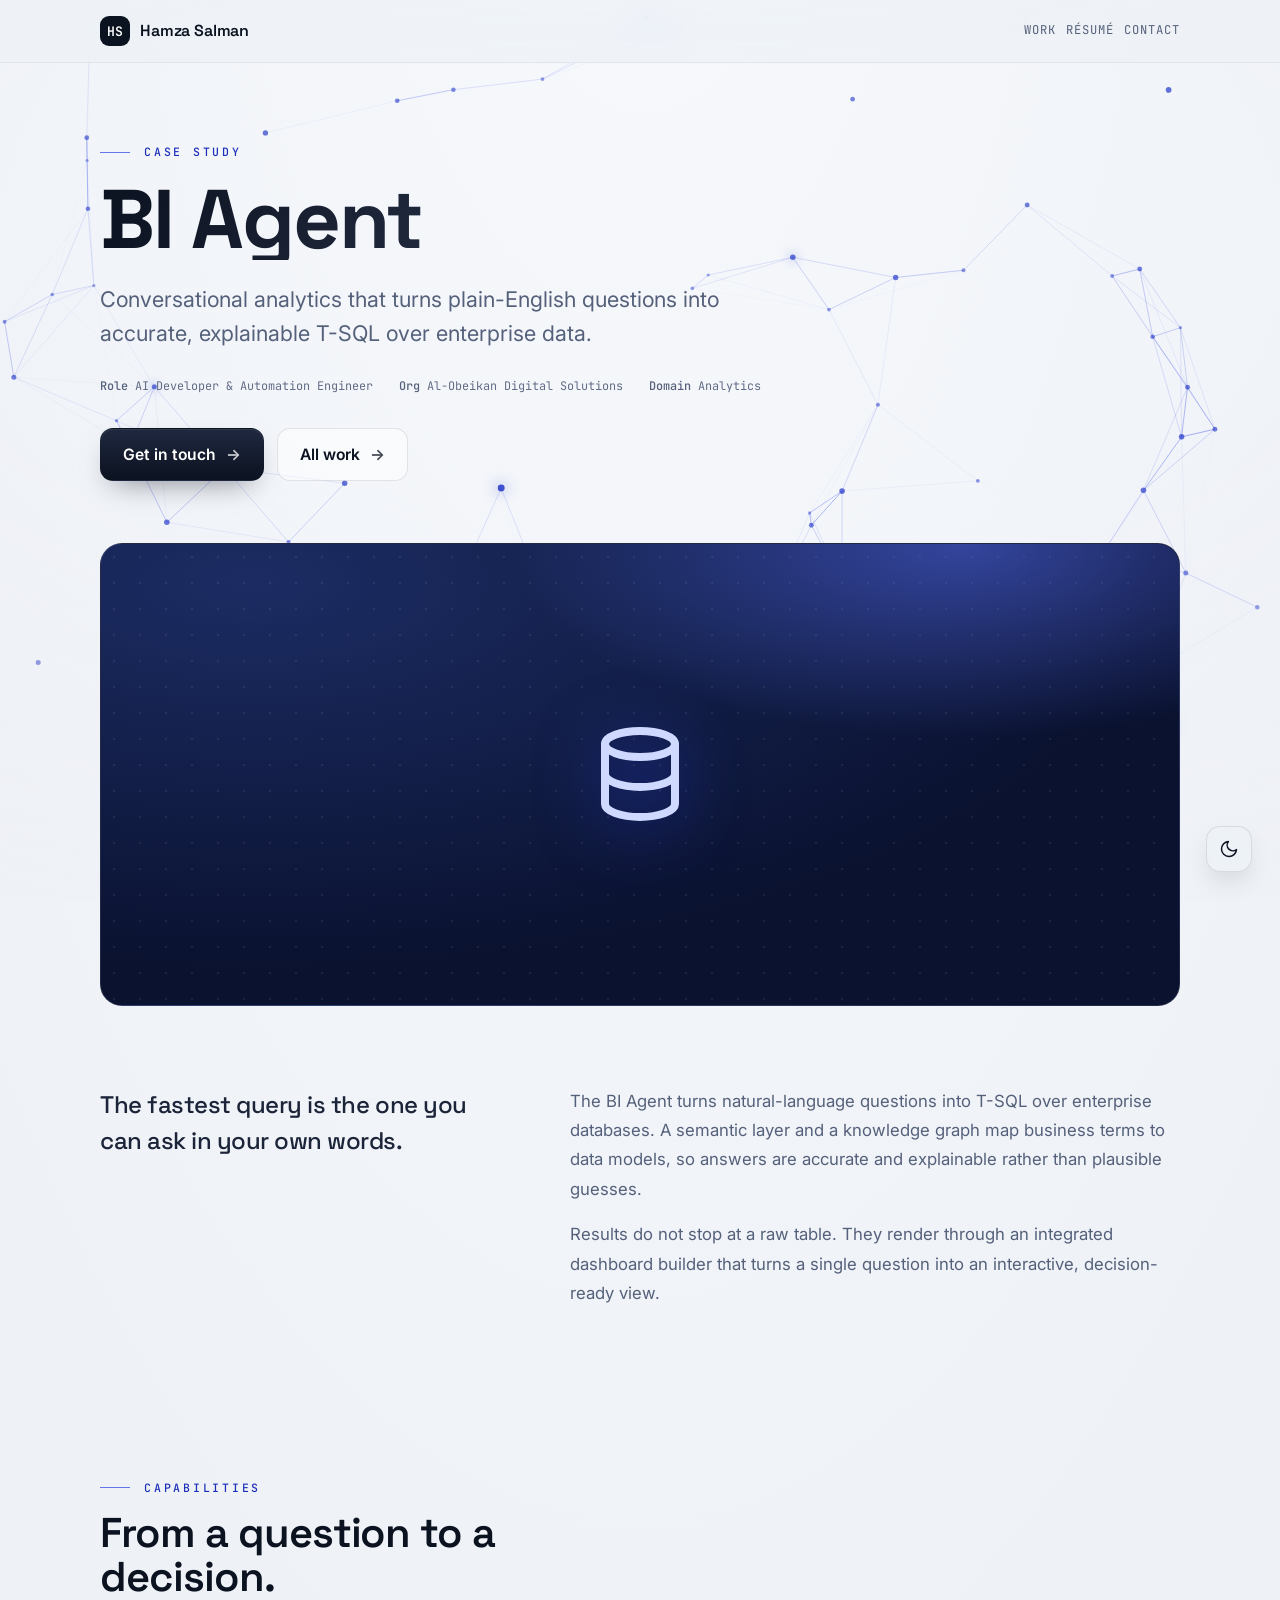
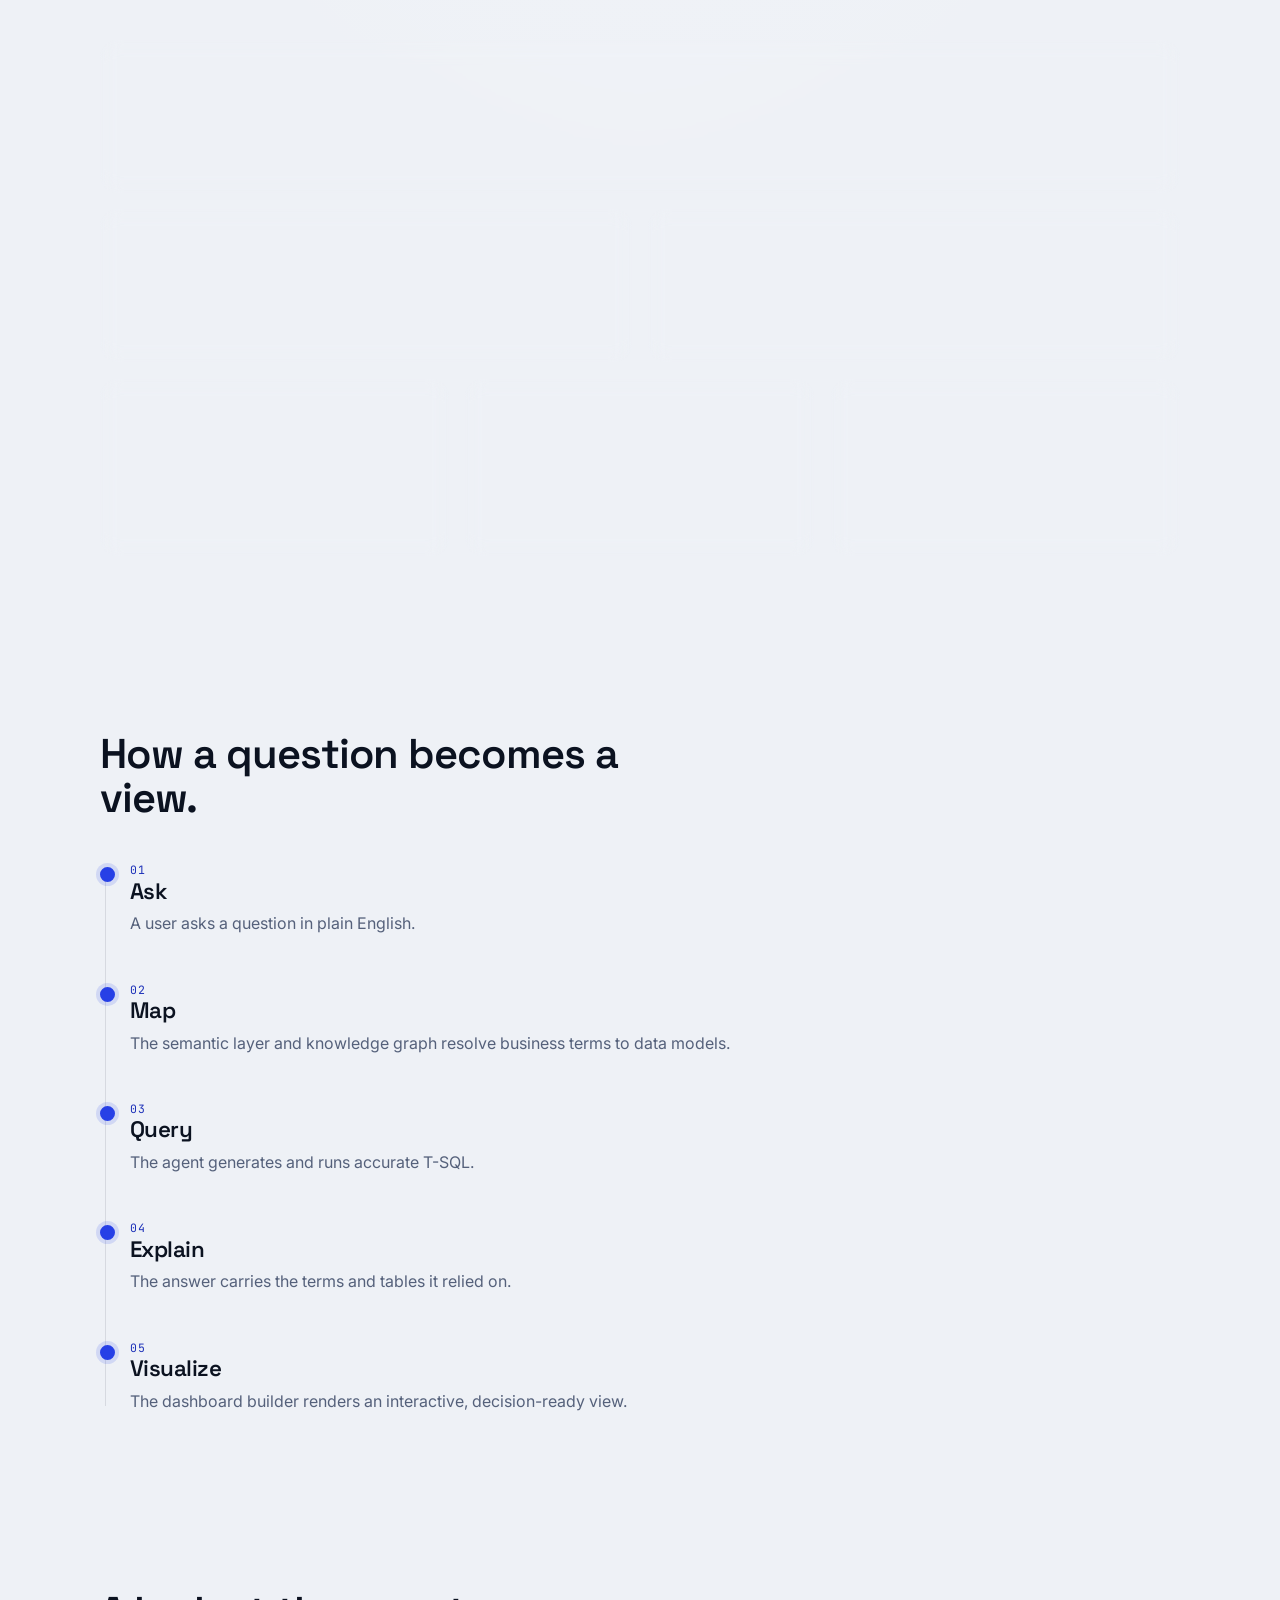
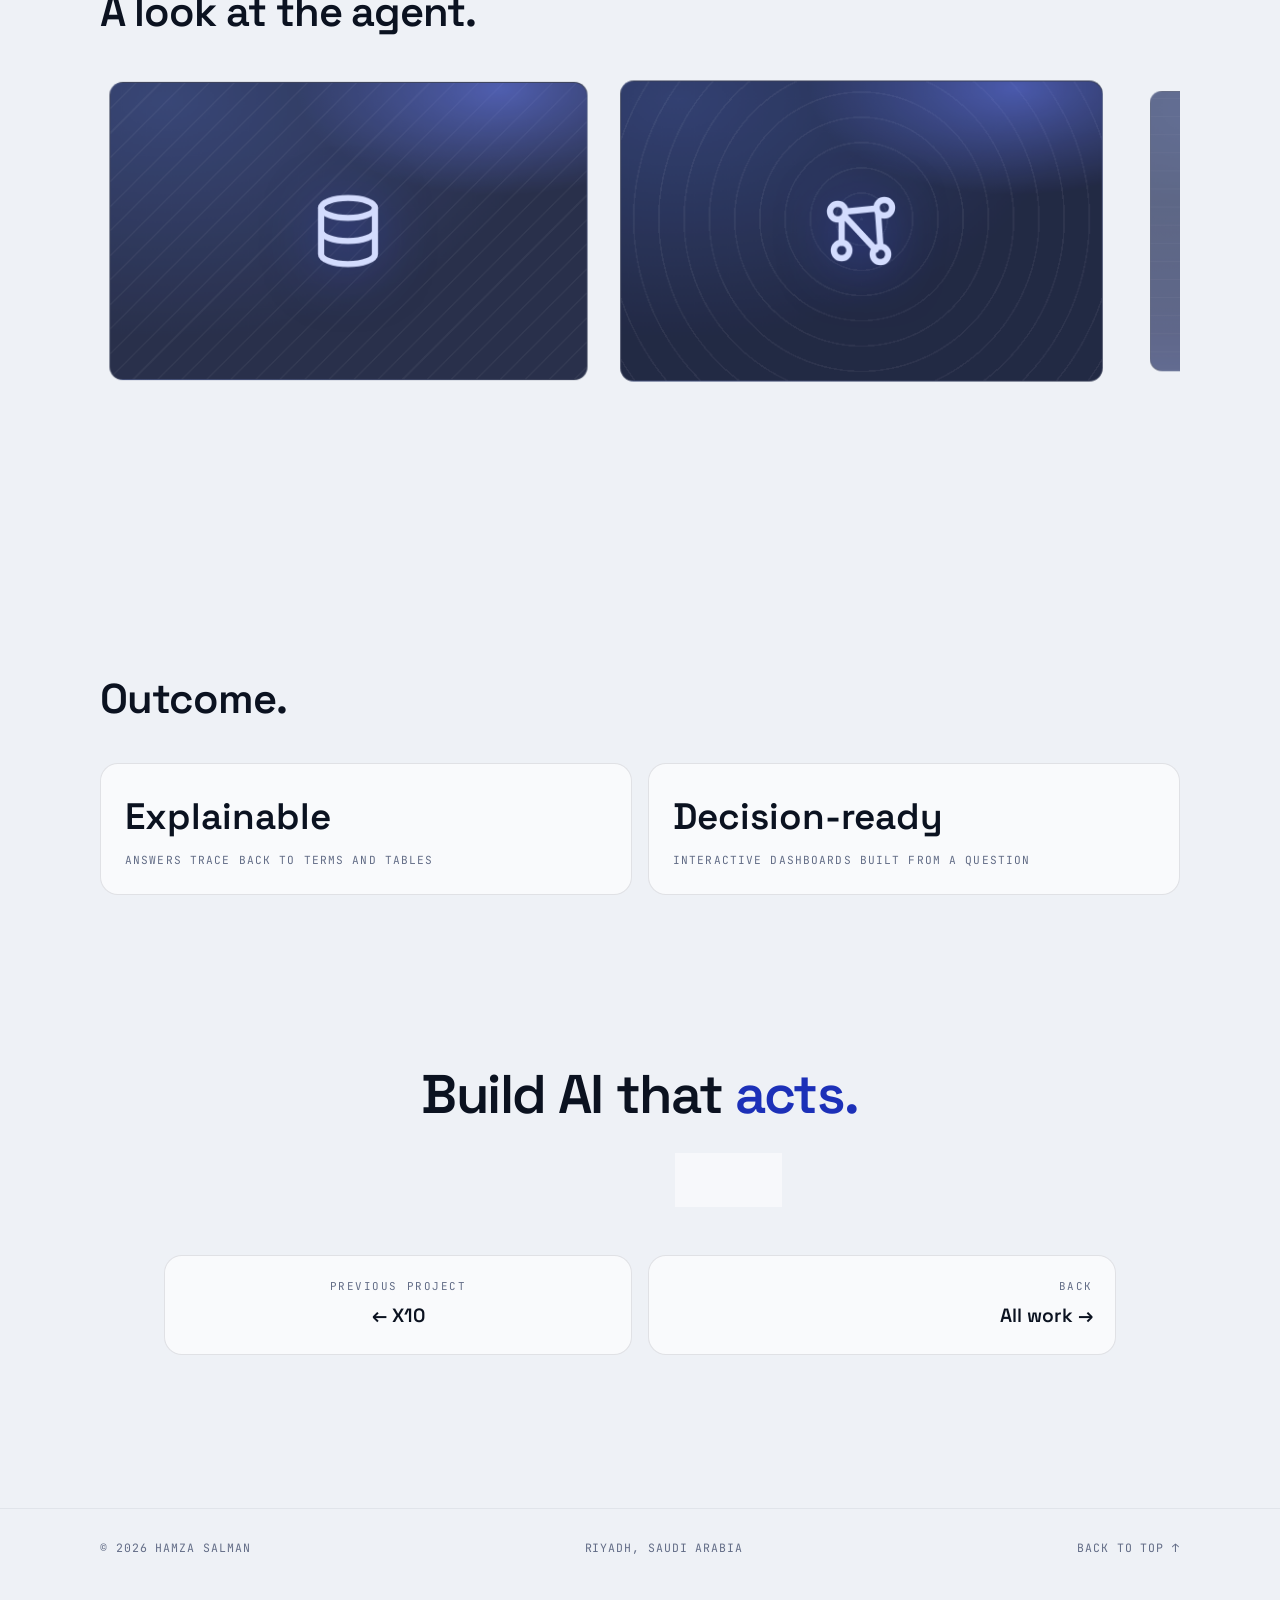
==== bi-agent.html @ 5ed85161 "Add a case-study page for every project Three dedicated pages (nawras.html, x10.html, bi-agent.html)" ====
<!DOCTYPE html>
<html lang="en">
<head>
<meta charset="UTF-8" />
<meta name="viewport" content="width=device-width, initial-scale=1.0" />
<script>(function(){try{var t=localStorage.getItem("theme");if(t!=="light"&&t!=="dark"){t=(window.matchMedia&&window.matchMedia("(prefers-color-scheme: dark)").matches)?"dark":"light";}document.documentElement.setAttribute("data-theme",t);}catch(e){}})();</script>
<title>BI Agent - Case study | Hamza Salman</title>
<meta name="description" content="Case study: BI Agent, conversational analytics that turns natural language into accurate, explainable T-SQL with a semantic layer and knowledge graph." />
<meta name="author" content="Hamza Salman" />
<meta name="color-scheme" content="light dark" />
<meta name="theme-color" id="metaTheme" content="#EEF1F6" />
<link rel="icon" href="data:image/svg+xml,%3Csvg%20xmlns='http://www.w3.org/2000/svg'%20viewBox='0%200%2032%2032'%3E%3Crect%20width='32'%20height='32'%20rx='8'%20fill='%230B1220'/%3E%3Ctext%20x='16'%20y='21'%20font-family='monospace'%20font-size='13'%20font-weight='700'%20fill='%23fff'%20text-anchor='middle'%3EHS%3C/text%3E%3C/svg%3E" />
<meta property="og:type" content="article" />
<meta property="og:title" content="BI Agent - Case study" />
<meta property="og:description" content="Conversational analytics that turns plain-English questions into accurate, explainable T-SQL over enterprise data." />
<meta property="og:url" content="https://hamzakalid.github.io/me/bi-agent.html" />
<meta property="og:image" content="https://hamzakalid.github.io/me/og-image.svg" />
<meta name="twitter:card" content="summary_large_image" />
<link rel="preconnect" href="https://fonts.googleapis.com" />
<link rel="preconnect" href="https://fonts.gstatic.com" crossorigin />
<link href="https://fonts.googleapis.com/css2?family=Space+Grotesk:wght@400;500;600;700&family=Inter:wght@400;500;600&family=JetBrains+Mono:wght@400;500;600&display=swap" rel="stylesheet" />
<link rel="stylesheet" href="./project.css" />
</head>
<body>

<a class="skip" href="#main">Skip to content</a>

<svg width="0" height="0" style="position:absolute" aria-hidden="true" focusable="false">
  <symbol id="ico-flow" viewBox="0 0 24 24" fill="none" stroke="currentColor" stroke-width="1.6" stroke-linecap="round" stroke-linejoin="round"><circle cx="5" cy="6" r="2.3"/><circle cx="5" cy="18" r="2.3"/><circle cx="19" cy="12" r="2.3"/><path d="m7.2 7 9.6 4M7.2 17l9.6-4"/></symbol>
  <symbol id="ico-layers" viewBox="0 0 24 24" fill="none" stroke="currentColor" stroke-width="1.6" stroke-linecap="round" stroke-linejoin="round"><path d="M12 3 21 8l-9 5-9-5z"/><path d="m3 12 9 5 9-5"/><path d="m3 16 9 5 9-5"/></symbol>
  <symbol id="ico-pulse" viewBox="0 0 24 24" fill="none" stroke="currentColor" stroke-width="1.6" stroke-linecap="round" stroke-linejoin="round"><path d="M3 12h4l2.5-7 4 14 2.5-7H21"/></symbol>
  <symbol id="ico-graph" viewBox="0 0 24 24" fill="none" stroke="currentColor" stroke-width="1.6" stroke-linecap="round" stroke-linejoin="round"><circle cx="6" cy="7" r="2"/><circle cx="18" cy="6" r="2"/><circle cx="17" cy="18" r="2"/><circle cx="7" cy="17" r="2"/><path d="m7.8 8.2 8 8.6M8 7l8-.8M7 15V9M16.4 7.5 17 16"/></symbol>
  <symbol id="ico-loop" viewBox="0 0 24 24" fill="none" stroke="currentColor" stroke-width="1.6" stroke-linecap="round" stroke-linejoin="round"><path d="M4 12a8 8 0 0 1 13.6-5.7M18 3.5V8h-4.5"/><path d="M20 12a8 8 0 0 1-13.6 5.7M6 20.5V16h4.5"/></symbol>
  <symbol id="ico-code" viewBox="0 0 24 24" fill="none" stroke="currentColor" stroke-width="1.6" stroke-linecap="round" stroke-linejoin="round"><path d="M9 8l-4 4 4 4M15 8l4 4-4 4"/></symbol>
  <symbol id="ico-sql" viewBox="0 0 24 24" fill="none" stroke="currentColor" stroke-width="1.6" stroke-linecap="round" stroke-linejoin="round"><ellipse cx="12" cy="6" rx="7" ry="2.6"/><path d="M5 6v6c0 1.4 3.1 2.6 7 2.6s7-1.2 7-2.6V6M5 12v6c0 1.4 3.1 2.6 7 2.6s7-1.2 7-2.6v-6"/></symbol>
  <symbol id="ico-chart" viewBox="0 0 24 24" fill="none" stroke="currentColor" stroke-width="1.6" stroke-linecap="round" stroke-linejoin="round"><path d="M4 20h16M6 20v-6M11 20V8M16 20v-9"/></symbol>
</svg>

<div class="progress" id="progress"></div>
<div class="bg" id="bg" aria-hidden="true"><canvas></canvas></div>

<button class="theme-toggle" id="themeToggle" type="button" aria-label="Switch to dark theme">
  <svg class="i-moon" viewBox="0 0 24 24" fill="none" stroke="currentColor" stroke-width="1.8" stroke-linecap="round" stroke-linejoin="round" aria-hidden="true"><path d="M21 12.8A9 9 0 1 1 11.2 3a7 7 0 0 0 9.8 9.8z"/></svg>
  <svg class="i-sun" viewBox="0 0 24 24" fill="none" stroke="currentColor" stroke-width="1.8" stroke-linecap="round" stroke-linejoin="round" aria-hidden="true"><circle cx="12" cy="12" r="4.2"/><path d="M12 2.5v2.6M12 18.9v2.6M4.6 4.6l1.8 1.8M17.6 17.6l1.8 1.8M2.5 12h2.6M18.9 12h2.6M4.6 19.4l1.8-1.8M17.6 6.4l1.8-1.8"/></svg>
</button>

<nav class="nav">
  <div class="nav__in">
    <a class="back" href="./index.html"><b>HS</b><span>Hamza Salman</span></a>
    <div class="nav__r">
      <a href="./index.html#work">Work</a>
      <a href="./resume.html" target="_blank" rel="noopener">Résumé</a>
      <a href="./index.html#contact">Contact</a>
    </div>
  </div>
</nav>

<main class="shell" id="main">

  <header class="wrap phero">
    <div class="eyebrow reveal">Case study</div>
    <h1 class="ptitle reveal">BI Agent</h1>
    <p class="plede reveal">Conversational analytics that turns plain-English questions into accurate, explainable T-SQL over enterprise data.</p>
    <div class="phero__meta reveal">
      <span><b>Role</b> AI Developer &amp; Automation Engineer</span>
      <span><b>Org</b> Al-Obeikan Digital Solutions</span>
      <span><b>Domain</b> Analytics</span>
    </div>
    <div class="phero__cta reveal">
      <a class="btn btn-primary" data-magnetic="0.3" href="./index.html#contact">Get in touch <span class="arw">&rarr;</span></a>
      <a class="btn btn-ghost" data-magnetic="0.2" href="./index.html#work">All work <span class="arw">&rarr;</span></a>
    </div>
  </header>

  <div class="wrap reveal">
    <div class="banner"><span class="banner__ico"><svg viewBox="0 0 24 24" aria-hidden="true"><use href="#ico-sql"/></svg></span></div>
  </div>

  <section class="wrap section">
    <div class="two-col">
      <p class="lead reveal">The fastest query is the one you can ask in your own words.</p>
      <div>
        <p class="prose reveal">The BI Agent turns natural-language questions into T-SQL over enterprise databases. A semantic layer and a knowledge graph map business terms to data models, so answers are accurate and explainable rather than plausible guesses.</p>
        <p class="prose reveal">Results do not stop at a raw table. They render through an integrated dashboard builder that turns a single question into an interactive, decision-ready view.</p>
      </div>
    </div>
  </section>

  <section class="wrap section">
    <div class="eyebrow reveal">Capabilities</div>
    <h2 class="heading-lg reveal">From a question to a decision.</h2>
    <div class="caps">
      <article class="cap cap--feature reveal">
        <svg class="cap__ico" viewBox="0 0 24 24" aria-hidden="true"><use href="#ico-sql"/></svg>
        <h3>Natural language to T-SQL</h3>
        <p>Ask in plain English; the agent writes accurate T-SQL over enterprise databases.</p>
      </article>
      <article class="cap cap--wide reveal">
        <svg class="cap__ico" viewBox="0 0 24 24" aria-hidden="true"><use href="#ico-layers"/></svg>
        <h3>Semantic layer</h3>
        <p>Business terms mapped to the underlying data models.</p>
      </article>
      <article class="cap cap--wide reveal">
        <svg class="cap__ico" viewBox="0 0 24 24" aria-hidden="true"><use href="#ico-graph"/></svg>
        <h3>Knowledge graph</h3>
        <p>Relationships between entities that make answers explainable.</p>
      </article>
      <article class="cap reveal">
        <svg class="cap__ico" viewBox="0 0 24 24" aria-hidden="true"><use href="#ico-chart"/></svg>
        <h3>Dashboard builder</h3>
        <p>Turns query results into interactive, decision-ready views.</p>
      </article>
      <article class="cap reveal">
        <svg class="cap__ico" viewBox="0 0 24 24" aria-hidden="true"><use href="#ico-pulse"/></svg>
        <h3>Explainable answers</h3>
        <p>Every result traces back to the terms and tables it used.</p>
      </article>
      <article class="cap reveal">
        <svg class="cap__ico" viewBox="0 0 24 24" aria-hidden="true"><use href="#ico-code"/></svg>
        <h3>Enterprise data</h3>
        <p>Runs against real production databases, not samples.</p>
      </article>
    </div>
  </section>

  <section class="wrap section">
    <h2 class="heading-lg reveal">How a question becomes a view.</h2>
    <div class="steps">
      <div class="step reveal"><div class="step__n">01</div><h3>Ask</h3><p>A user asks a question in plain English.</p></div>
      <div class="step reveal"><div class="step__n">02</div><h3>Map</h3><p>The semantic layer and knowledge graph resolve business terms to data models.</p></div>
      <div class="step reveal"><div class="step__n">03</div><h3>Query</h3><p>The agent generates and runs accurate T-SQL.</p></div>
      <div class="step reveal"><div class="step__n">04</div><h3>Explain</h3><p>The answer carries the terms and tables it relied on.</p></div>
      <div class="step reveal"><div class="step__n">05</div><h3>Visualize</h3><p>The dashboard builder renders an interactive, decision-ready view.</p></div>
    </div>
  </section>

  <section class="wrap section">
    <h2 class="heading-lg reveal">A look at the agent.</h2>
    <div class="gallery reveal" data-gallery aria-roledescription="carousel" aria-label="BI Agent gallery">
      <div class="gallery__viewport">
        <div class="gallery__track">
          <figure class="slide"><div class="slide__art art--graph"><span class="slide__ico"><svg viewBox="0 0 24 24" aria-hidden="true"><use href="#ico-sql"/></svg></span></div>
            <figcaption class="slide__cap"><b>Ask in plain English</b><span>Natural language turned into accurate T-SQL.</span></figcaption></figure>
          <figure class="slide"><div class="slide__art art--loop"><span class="slide__ico"><svg viewBox="0 0 24 24" aria-hidden="true"><use href="#ico-graph"/></svg></span></div>
            <figcaption class="slide__cap"><b>Semantic layer and graph</b><span>Business terms mapped to data, explainably.</span></figcaption></figure>
          <figure class="slide"><div class="slide__art art--metrics"><span class="slide__ico"><svg viewBox="0 0 24 24" aria-hidden="true"><use href="#ico-chart"/></svg></span></div>
            <figcaption class="slide__cap"><b>Dashboard builder</b><span>Interactive, decision-ready views from a question.</span></figcaption></figure>
        </div>
      </div>
      <div class="gallery__ctrl">
        <button class="g-btn g-prev" type="button" aria-label="Previous image">&lsaquo;</button>
        <div class="gallery__dots"></div>
        <button class="g-btn g-next" type="button" aria-label="Next image">&rsaquo;</button>
      </div>
    </div>
  </section>

  <section class="wrap section">
    <h2 class="heading-lg reveal">Outcome.</h2>
    <div class="outcome">
      <div class="metric reveal"><b>Explainable</b><span>Answers trace back to terms and tables</span></div>
      <div class="metric reveal"><b>Decision-ready</b><span>Interactive dashboards built from a question</span></div>
    </div>
  </section>

  <section class="wrap endcta">
    <h2 class="reveal">Build AI that <span class="hl">acts.</span></h2>
    <div class="endcta__row reveal">
      <a class="btn btn-primary" data-magnetic="0.3" href="./index.html#contact">Get in touch <span class="arw">&rarr;</span></a>
      <a class="btn btn-ghost" data-magnetic="0.2" href="./resume.html" target="_blank" rel="noopener">Résumé</a>
    </div>
    <div class="wrap morenav reveal" style="margin-top:48px">
      <a class="morelink" href="./x10.html"><span>Previous project</span><b>&larr; X10</b></a>
      <a class="morelink next" href="./index.html#work"><span>Back</span><b>All work &rarr;</b></a>
    </div>
  </section>

</main>

<footer>
  <div class="wrap foot">
    <span>© <span id="yr"></span> Hamza Salman</span>
    <span>Riyadh, Saudi Arabia</span>
    <a href="#main">Back to top ↑</a>
  </div>
</footer>

<script>document.getElementById("yr").textContent=new Date().getFullYear();</script>
<script src="./project.js" defer></script>
</body>
</html>
---- project.css ----
/* ===========================================================================
   project.css — shared styles for the case-study pages (nawras / x10 / bi-agent)
   Mirrors the tokens, fonts, and motion language of index.html so the
   case-study pages read as the same site. Light/dark via [data-theme].
   =========================================================================== */

:root{
  color-scheme:light;
  --frost:#EEF1F6; --frost-2:#F8FAFD;
  --paper:rgba(255,255,255,.62);
  --card-grad:linear-gradient(180deg,rgba(255,255,255,.66),rgba(255,255,255,.40));
  --nav-bg:rgba(238,241,246,.72);
  --ghost-bg:rgba(255,255,255,.5);
  --chip-bg:rgba(255,255,255,.45);
  --raised-hover:#ffffff;
  --ink:#0B1220; --ink-2:#1b2438; --slate:#55617B; --slate-2:#626C86;
  --cobalt:#2740E6; --cobalt-ink:#1c30b8; --ok:#15a35b;
  --line:rgba(11,18,32,.10); --line-soft:rgba(11,18,32,.06);
  --btn-primary-bg:linear-gradient(180deg,#1f283f,#0B1220); --btn-primary-fg:#ffffff;
  --btn-primary-shadow:0 12px 30px -14px rgba(11,18,32,.6),inset 0 1px 0 rgba(255,255,255,.08);
  --btn-primary-shadow-h:0 20px 44px -16px rgba(11,18,32,.6),inset 0 1px 0 rgba(255,255,255,.12);
  --mark-bg:#0B1220; --mark-fg:#ffffff;
  --name-grad-2:#39435e;
  --scrim:rgba(238,241,246,.55);
  --maxw:1080px; --gut:clamp(20px,5vw,72px); --r:18px;
}
[data-theme="dark"]{
  color-scheme:dark;
  --frost:#0A0E19; --frost-2:#121A30;
  --paper:rgba(255,255,255,.035);
  --card-grad:linear-gradient(180deg,rgba(255,255,255,.05),rgba(255,255,255,.02));
  --nav-bg:rgba(10,14,25,.74);
  --ghost-bg:rgba(255,255,255,.05);
  --chip-bg:rgba(255,255,255,.04);
  --raised-hover:rgba(255,255,255,.10);
  --ink:#EAF0FA; --ink-2:#cdd6e8; --slate:#9BA8C2; --slate-2:#7a87a3;
  --cobalt:#5A72FF; --cobalt-ink:#9DACFF; --ok:#34d27f;
  --line:rgba(255,255,255,.12); --line-soft:rgba(255,255,255,.07);
  --btn-primary-bg:linear-gradient(180deg,#FFFFFF,#E7ECF6); --btn-primary-fg:#0B0F1A;
  --btn-primary-shadow:0 12px 30px -16px rgba(0,0,0,.7),inset 0 1px 0 rgba(255,255,255,.7);
  --btn-primary-shadow-h:0 20px 46px -18px rgba(0,0,0,.75),inset 0 1px 0 rgba(255,255,255,.8);
  --mark-bg:#EAF0FA; --mark-fg:#0B0F1A;
  --name-grad-2:#7f8cae;
  --scrim:rgba(10,14,25,.62);
}

*{box-sizing:border-box;margin:0;padding:0}
html{scroll-behavior:smooth;-webkit-text-size-adjust:100%}
body{
  font-family:"Inter",system-ui,-apple-system,sans-serif;color:var(--ink);
  background-color:var(--frost);
  background-image:radial-gradient(120% 80% at 50% -10%, var(--frost-2), transparent 60%);
  line-height:1.6;overflow-x:hidden;-webkit-font-smoothing:antialiased;
  transition:background-color .45s ease,color .45s ease;
}
::selection{background:rgba(39,64,230,.18);color:var(--ink)}
a{color:inherit;text-decoration:none}
svg{display:block}
:where(a,button,[tabindex]):focus-visible{outline:2px solid var(--cobalt);outline-offset:3px;border-radius:8px}

.skip{position:fixed;top:10px;left:10px;z-index:200;transform:translateY(-160%);
  background:var(--mark-bg);color:var(--mark-fg);font-family:"JetBrains Mono",monospace;font-size:.78rem;
  padding:11px 16px;border-radius:11px;transition:transform .3s cubic-bezier(.2,.7,.2,1)}
.skip:focus{transform:none}

/* living background (canvas) */
.bg{position:fixed;inset:0;z-index:0;pointer-events:none}
.bg canvas{position:absolute;inset:0;display:block;width:100%;height:100%}
.bg::after{content:"";position:absolute;inset:0;
  background:radial-gradient(115% 75% at 50% 30%, transparent 44%, var(--scrim))}

.progress{position:fixed;top:0;left:0;height:2px;width:0;z-index:60;
  background:linear-gradient(90deg,var(--cobalt),#5a72ff)}

.shell{position:relative;z-index:1}
.wrap{width:min(var(--maxw),100% - var(--gut)*2);margin-inline:auto}
.section{padding-block:clamp(54px,9vh,104px)}

/* top nav (back) */
.nav{position:sticky;top:0;z-index:50;background:var(--nav-bg);
  backdrop-filter:blur(14px) saturate(1.4);border-bottom:1px solid var(--line-soft);
  transition:background .45s ease}
.nav__in{width:min(var(--maxw),100% - var(--gut)*2);margin-inline:auto;height:62px;
  display:flex;align-items:center;justify-content:space-between;gap:16px}
.back{display:inline-flex;align-items:center;gap:10px;font-family:"Space Grotesk",sans-serif;
  font-weight:600;letter-spacing:-.01em;color:var(--ink)}
.back b{font-family:"JetBrains Mono",monospace;font-weight:600;font-size:.82rem;background:var(--mark-bg);
  color:var(--mark-fg);width:30px;height:30px;border-radius:9px;display:grid;place-items:center;
  transition:background .45s ease,color .45s ease,transform .3s cubic-bezier(.2,.7,.2,1)}
.back:hover b{transform:translateX(-3px)}
.nav__r{display:flex;align-items:center;gap:10px}
.nav__r a{font-family:"JetBrains Mono",monospace;font-size:.76rem;letter-spacing:.08em;text-transform:uppercase;
  color:var(--slate);position:relative;padding:4px 0;transition:color .3s}
.nav__r a:hover{color:var(--ink)}

/* buttons */
.btn{display:inline-flex;align-items:center;gap:10px;font-weight:600;font-size:.98rem;
  padding:13px 22px;border-radius:13px;border:1px solid transparent;cursor:pointer;
  transition:transform .32s cubic-bezier(.2,.7,.2,1),box-shadow .32s,border-color .32s,background .32s,color .25s}
.btn .arw{transition:transform .32s cubic-bezier(.2,.7,.2,1);opacity:.8}
.btn:hover .arw{transform:translateX(5px);opacity:1}
.btn:active{transform:translateY(0) scale(.985)}
.btn .ico{width:17px;height:17px;flex:none}
.btn-primary{background:var(--btn-primary-bg);color:var(--btn-primary-fg);box-shadow:var(--btn-primary-shadow)}
.btn-primary:hover{transform:translateY(-2px);box-shadow:var(--btn-primary-shadow-h)}
.btn-ghost{background:var(--ghost-bg);border-color:var(--line);color:var(--ink);backdrop-filter:blur(8px)}
.btn-ghost:hover{transform:translateY(-2px);border-color:rgba(39,64,230,.5);color:var(--cobalt-ink)}

/* theme toggle (floating) */
.theme-toggle{position:fixed;right:clamp(16px,3vw,28px);bottom:clamp(16px,3vw,28px);z-index:70;
  width:46px;height:46px;border-radius:14px;display:grid;place-items:center;cursor:pointer;
  background:var(--nav-bg);backdrop-filter:blur(14px) saturate(1.4);border:1px solid var(--line);color:var(--ink);
  box-shadow:0 12px 30px -14px rgba(11,18,32,.45);
  transition:transform .3s cubic-bezier(.2,.7,.2,1),border-color .3s,color .3s,background .45s ease}
.theme-toggle:hover{transform:translateY(-3px);border-color:rgba(39,64,230,.45);color:var(--cobalt-ink)}
.theme-toggle:active{transform:translateY(0) scale(.94)}
.theme-toggle svg{width:20px;height:20px}
.theme-toggle .i-sun{display:none}.theme-toggle .i-moon{display:block}
[data-theme="dark"] .theme-toggle .i-sun{display:block}[data-theme="dark"] .theme-toggle .i-moon{display:none}

/* eyebrow + headings */
.eyebrow{font-family:"JetBrains Mono",monospace;font-weight:500;font-size:.72rem;letter-spacing:.24em;
  text-transform:uppercase;color:var(--cobalt-ink);display:inline-flex;align-items:center;gap:14px}
.eyebrow::before{content:"";width:30px;height:1px;background:var(--cobalt);opacity:.7}
h1,h2,h3{font-family:"Space Grotesk",sans-serif;letter-spacing:-.025em;line-height:1.05}

/* hero */
.phero{padding-block:clamp(44px,8vh,96px) clamp(40px,6vh,72px)}
.phero__meta{display:flex;flex-wrap:wrap;gap:10px 26px;margin-top:26px;
  font-family:"JetBrains Mono",monospace;font-size:.74rem;color:var(--slate-2)}
.phero__meta b{color:var(--slate);font-weight:500}
.ptitle{font-weight:700;font-size:clamp(2.6rem,8vw,5.2rem);line-height:.96;margin-top:18px;
  background-image:linear-gradient(115deg,var(--ink),var(--name-grad-2));
  -webkit-background-clip:text;background-clip:text;color:transparent;max-width:14ch}
.plede{color:var(--slate);font-size:clamp(1.1rem,1.8vw,1.35rem);line-height:1.6;max-width:54ch;margin-top:22px}
.phero__cta{display:flex;flex-wrap:wrap;gap:13px;margin-top:32px}

/* big visual banner */
.banner{position:relative;aspect-ratio:21/9;border-radius:22px;overflow:hidden;margin-top:8px;
  background:radial-gradient(130% 130% at 14% 8%,#1c2c63,#0a1230 64%);border:1px solid rgba(255,255,255,.10);
  display:grid;place-items:center}
.banner::before{content:"";position:absolute;inset:0;opacity:.5;
  background-image:radial-gradient(rgba(255,255,255,.14) 1.4px,transparent 1.6px);background-size:26px 26px}
.banner::after{content:"";position:absolute;inset:0;
  background:radial-gradient(70% 70% at 80% 0%,rgba(90,114,255,.5),transparent 60%)}
.banner__ico{position:relative;z-index:1;width:14%;min-width:64px;max-width:120px;color:#cfd9ff;
  filter:drop-shadow(0 10px 30px rgba(40,64,230,.55))}
@media(max-width:640px){.banner{aspect-ratio:16/10}}

/* prose / overview */
.lead{color:var(--ink-2);font-size:clamp(1.15rem,2vw,1.5rem);line-height:1.5;max-width:30ch;
  font-family:"Space Grotesk",sans-serif;font-weight:500;letter-spacing:-.02em}
.prose{color:var(--slate);font-size:1.05rem;line-height:1.75;max-width:62ch}
.prose + .prose{margin-top:16px}
.two-col{display:grid;grid-template-columns:.8fr 1.2fr;gap:clamp(28px,5vw,72px);align-items:start}
@media(max-width:820px){.two-col{grid-template-columns:1fr;gap:18px}}

/* capability grid (asymmetric, not 3 equal cards) */
.heading-lg{font-weight:600;font-size:clamp(1.7rem,3.6vw,2.6rem);max-width:20ch;margin-top:14px}
.caps{display:grid;grid-template-columns:repeat(6,1fr);gap:16px;margin-top:42px}
.cap{grid-column:span 2;padding:clamp(20px,2.4vw,28px);border:1px solid var(--line);border-radius:var(--r);
  background:var(--paper);backdrop-filter:blur(10px);
  transition:border-color .4s,transform .5s cubic-bezier(.2,.7,.2,1),background .45s ease}
.cap:hover{border-color:rgba(39,64,230,.32);transform:translateY(-4px)}
.cap--wide{grid-column:span 3}.cap--feature{grid-column:span 6}
.cap__ico{width:30px;height:30px;color:var(--cobalt-ink);margin-bottom:14px}
.cap h3{font-size:1.12rem;font-weight:600;letter-spacing:-.01em}
.cap p{color:var(--slate);font-size:.95rem;line-height:1.6;margin-top:8px}
@media(max-width:820px){.caps{grid-template-columns:repeat(2,1fr)}.cap,.cap--wide,.cap--feature{grid-column:span 2}}

/* how-it-works steps */
.steps{position:relative;margin-top:42px;padding-left:30px}
.steps::before{content:"";position:absolute;left:5px;top:8px;bottom:8px;width:1px;background:var(--line)}
.step{position:relative;padding-bottom:clamp(26px,4vw,44px)}
.step:last-child{padding-bottom:0}
.step::before{content:"";position:absolute;left:-30px;top:6px;width:11px;height:11px;border-radius:50%;
  background:var(--cobalt);border:2px solid var(--cobalt);box-shadow:0 0 0 4px rgba(39,64,230,.14)}
.step h3{font-weight:600;font-size:clamp(1.1rem,2vw,1.4rem)}
.step p{color:var(--slate);font-size:1rem;line-height:1.65;margin-top:7px;max-width:60ch}
.step__n{font-family:"JetBrains Mono",monospace;font-size:.72rem;color:var(--cobalt-ink);letter-spacing:.1em}

/* gallery / carousel (shared with homepage) */
.gallery{margin-top:42px}
.gallery__viewport{position:relative;overflow-x:auto;scroll-snap-type:x mandatory;scrollbar-width:none;-ms-overflow-style:none}
.gallery__viewport::-webkit-scrollbar{display:none}
.gallery__track{display:flex;gap:16px}
.slide{flex:0 0 84%;scroll-snap-align:center;min-width:0}
@media(min-width:640px){.slide{flex:0 0 56%}}
@media(min-width:980px){.slide{flex:0 0 46%}}
.slide__art{position:relative;aspect-ratio:16/10;border-radius:14px;overflow:hidden;
  background:radial-gradient(130% 130% at 12% 6%,#1c2c63,#0a1230 62%);border:1px solid rgba(255,255,255,.10);
  display:grid;place-items:center;transform-origin:center;will-change:transform,opacity}
.slide__art::before{content:"";position:absolute;inset:0;opacity:.55;pointer-events:none}
.slide__art::after{content:"";position:absolute;inset:0;pointer-events:none;
  background:radial-gradient(72% 60% at 82% 2%,rgba(90,114,255,.55),transparent 60%)}
.slide__ico{position:relative;z-index:1;width:30%;max-width:96px;color:#cfd9ff;filter:drop-shadow(0 8px 26px rgba(40,64,230,.55))}
.slide__ico svg{width:100%;height:auto}
.slide__cap{margin-top:12px}
.slide__cap b{font-family:"Space Grotesk",sans-serif;font-weight:600;font-size:1.02rem;display:block;color:var(--ink)}
.slide__cap span{color:var(--slate);font-size:.9rem;line-height:1.5;display:block;margin-top:3px}
.art--flow::before{background-image:radial-gradient(rgba(255,255,255,.16) 1.4px,transparent 1.6px);background-size:24px 24px}
.art--graph::before{background-image:repeating-linear-gradient(135deg,rgba(255,255,255,.09) 0 1.5px,transparent 1.5px 18px)}
.art--metrics::before{background-image:repeating-linear-gradient(0deg,rgba(255,255,255,.07) 0 1.5px,transparent 1.5px 20px),linear-gradient(to top,rgba(90,114,255,.4),transparent 62%)}
.art--loop::before{background-image:repeating-radial-gradient(circle at 50% 46%,rgba(255,255,255,.10) 0 1.5px,transparent 1.5px 26px)}
.art--code::before{background-image:repeating-linear-gradient(90deg,rgba(255,255,255,.08) 0 1.5px,transparent 1.5px 22px)}
.gallery__ctrl{display:flex;align-items:center;gap:14px;margin-top:14px}
.g-btn{width:38px;height:38px;border-radius:11px;border:1px solid var(--line);background:var(--ghost-bg);
  color:var(--ink);display:grid;place-items:center;cursor:pointer;font-size:1.15rem;line-height:1;
  transition:transform .3s cubic-bezier(.2,.7,.2,1),border-color .3s,color .3s,background .3s}
.g-btn:hover{transform:translateY(-2px);border-color:rgba(39,64,230,.45);color:var(--cobalt-ink)}
.g-btn:active{transform:scale(.92)}
.gallery__dots{display:flex;gap:7px;flex:1;justify-content:center}
.g-dot{width:8px;height:8px;border-radius:999px;border:0;padding:0;cursor:pointer;background:var(--line);
  transition:background .3s,width .3s cubic-bezier(.2,.7,.2,1)}
.g-dot.active{background:var(--cobalt);width:22px}

/* outcome + next */
.outcome{display:grid;grid-template-columns:1fr 1fr;gap:16px;margin-top:42px}
.metric{padding:24px;border:1px solid var(--line);border-radius:var(--r);background:var(--paper)}
.metric b{font-family:"Space Grotesk",sans-serif;font-weight:600;font-size:clamp(1.6rem,3vw,2.3rem);display:block;
  font-variant-numeric:tabular-nums}
.metric span{font-family:"JetBrains Mono",monospace;font-size:.7rem;letter-spacing:.1em;text-transform:uppercase;
  color:var(--slate-2);margin-top:6px;display:block}
@media(max-width:560px){.outcome{grid-template-columns:1fr}}

.endcta{text-align:center;padding-block:clamp(60px,10vh,120px)}
.endcta h2{font-weight:600;font-size:clamp(2rem,5.5vw,3.4rem)}
.endcta .hl{color:var(--cobalt-ink)}
.endcta__row{display:flex;flex-wrap:wrap;gap:13px;justify-content:center;margin-top:30px}

/* more-projects nav */
.morenav{display:grid;grid-template-columns:1fr 1fr;gap:16px;margin-top:8px}
.morelink{display:flex;flex-direction:column;gap:6px;padding:22px;border:1px solid var(--line);border-radius:var(--r);
  background:var(--paper);transition:border-color .4s,transform .5s cubic-bezier(.2,.7,.2,1),background .45s ease}
.morelink:hover{border-color:rgba(39,64,230,.4);transform:translateY(-4px)}
.morelink span{font-family:"JetBrains Mono",monospace;font-size:.68rem;letter-spacing:.14em;text-transform:uppercase;color:var(--slate-2)}
.morelink b{font-family:"Space Grotesk",sans-serif;font-weight:600;font-size:1.2rem}
.morelink.next{text-align:right}
@media(max-width:560px){.morenav{grid-template-columns:1fr}.morelink.next{text-align:left}}

footer{border-top:1px solid var(--line-soft);margin-top:clamp(40px,7vh,90px)}
.foot{display:flex;flex-wrap:wrap;gap:14px;justify-content:space-between;align-items:center;padding:30px 0 60px;
  font-family:"JetBrains Mono",monospace;font-size:.72rem;letter-spacing:.08em;text-transform:uppercase;color:var(--slate-2)}
.foot a{color:var(--slate-2);transition:color .3s}.foot a:hover{color:var(--cobalt-ink)}

/* reveal */
.reveal{opacity:0;transform:translate3d(0,30px,0);filter:blur(8px);
  transition:opacity .8s cubic-bezier(.16,1,.3,1),transform .8s cubic-bezier(.16,1,.3,1),filter .8s cubic-bezier(.16,1,.3,1)}
.reveal.in{opacity:1;transform:none;filter:blur(0)}

@media (prefers-reduced-motion:reduce){
  html{scroll-behavior:auto}
  *{animation:none!important;transition:none!important}
  .reveal{opacity:1!important;transform:none!important;filter:none!important}
}
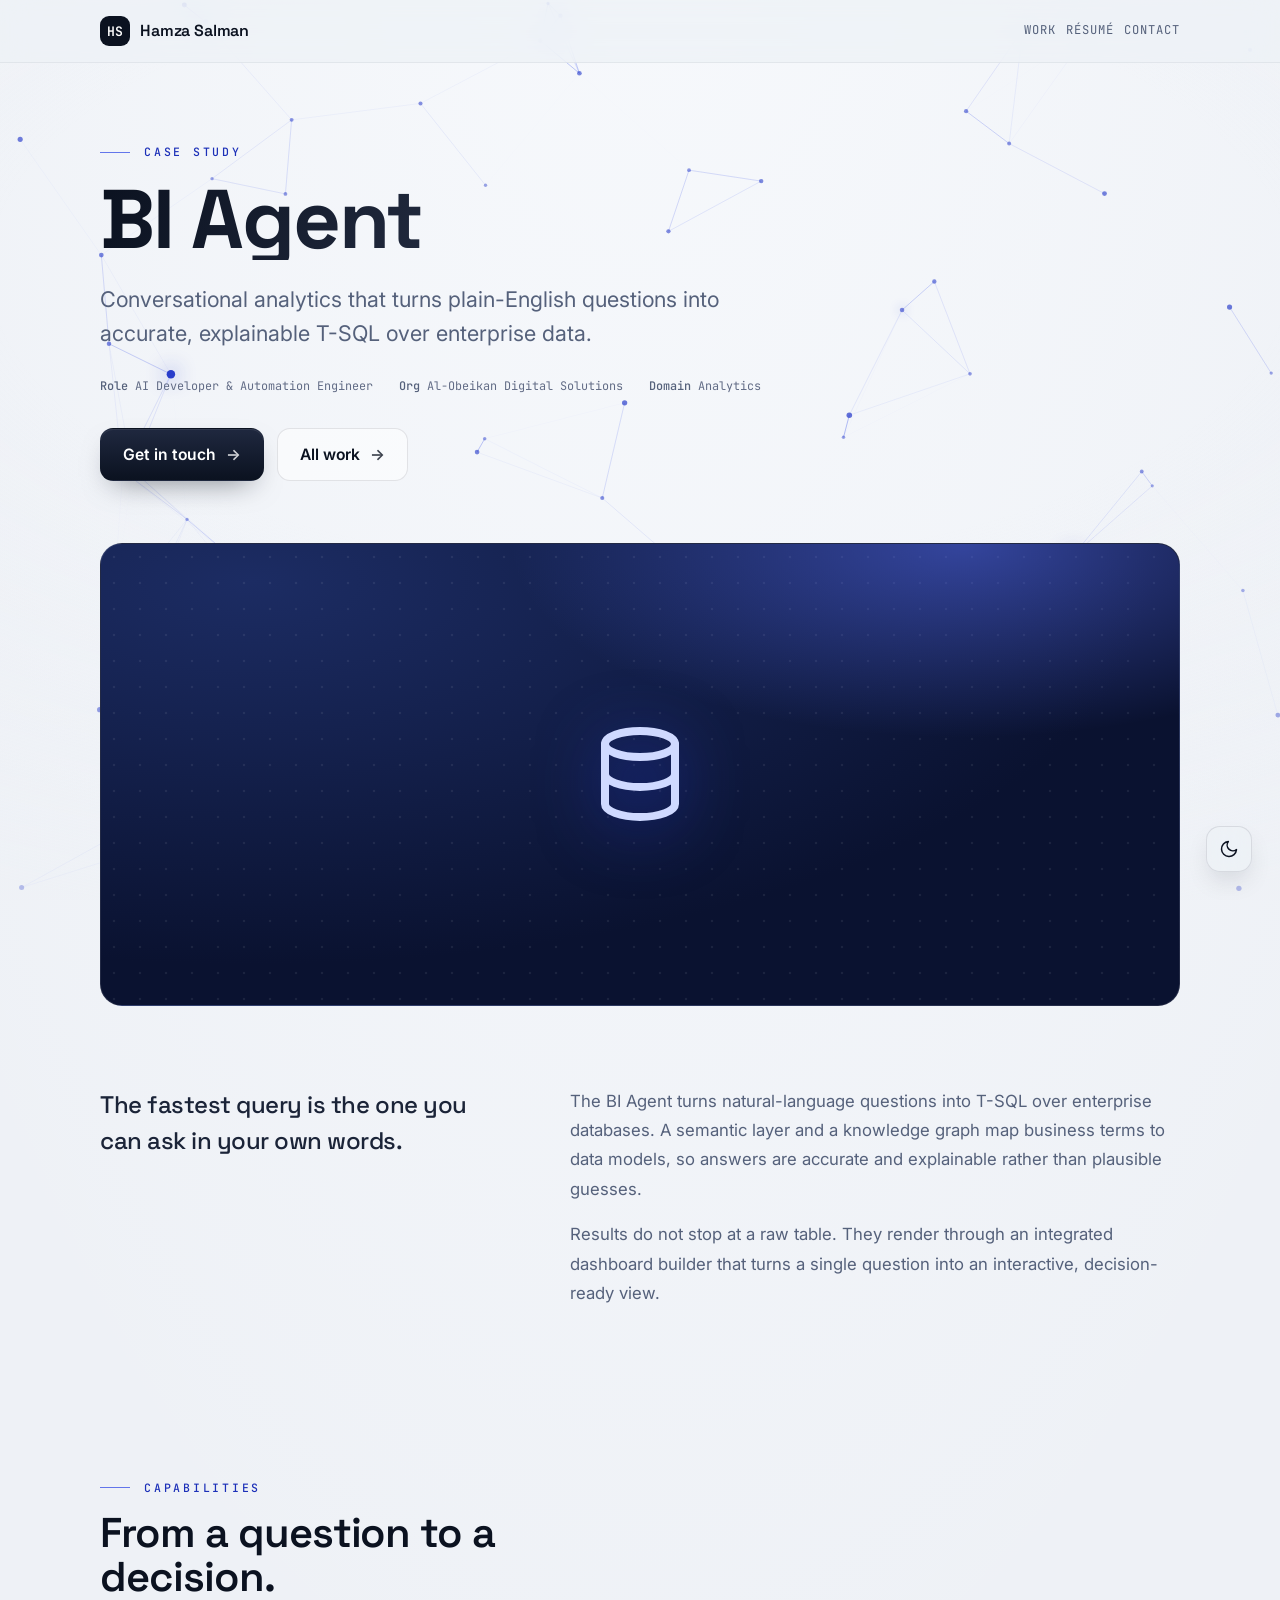
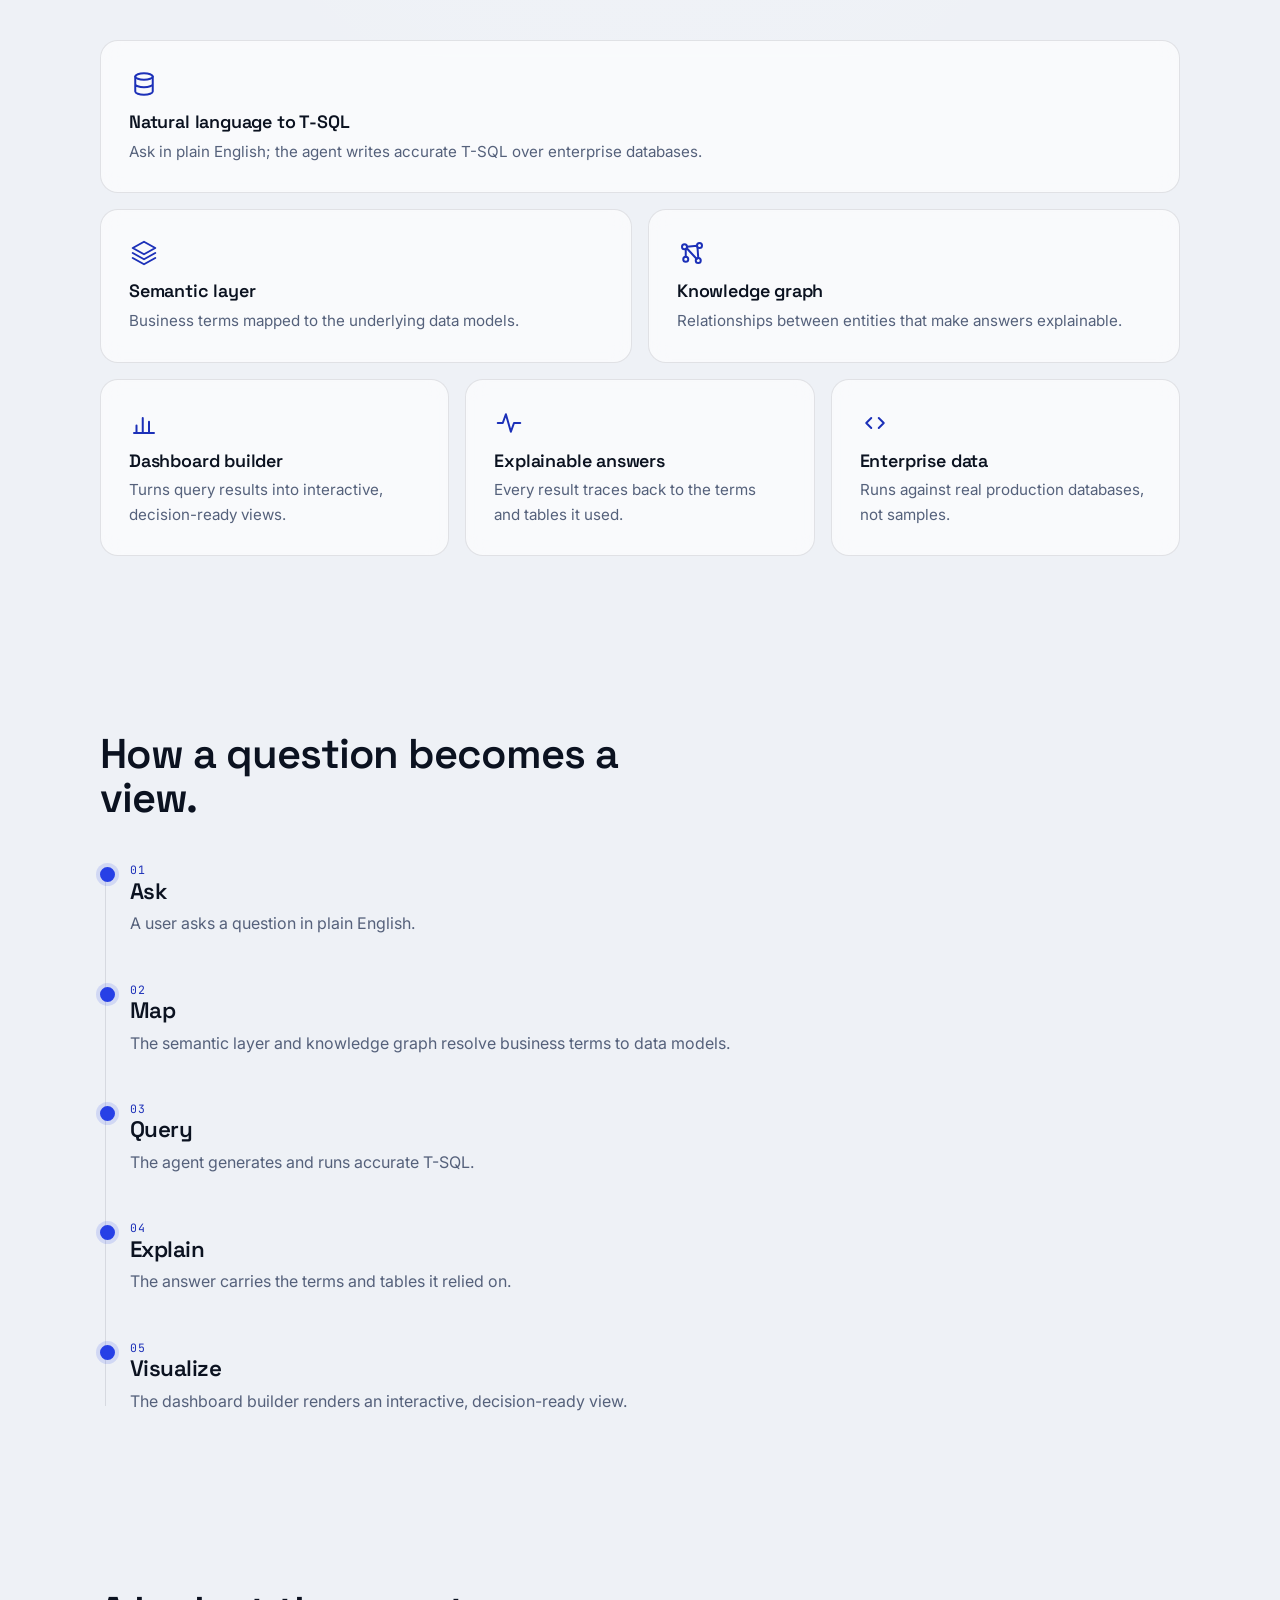
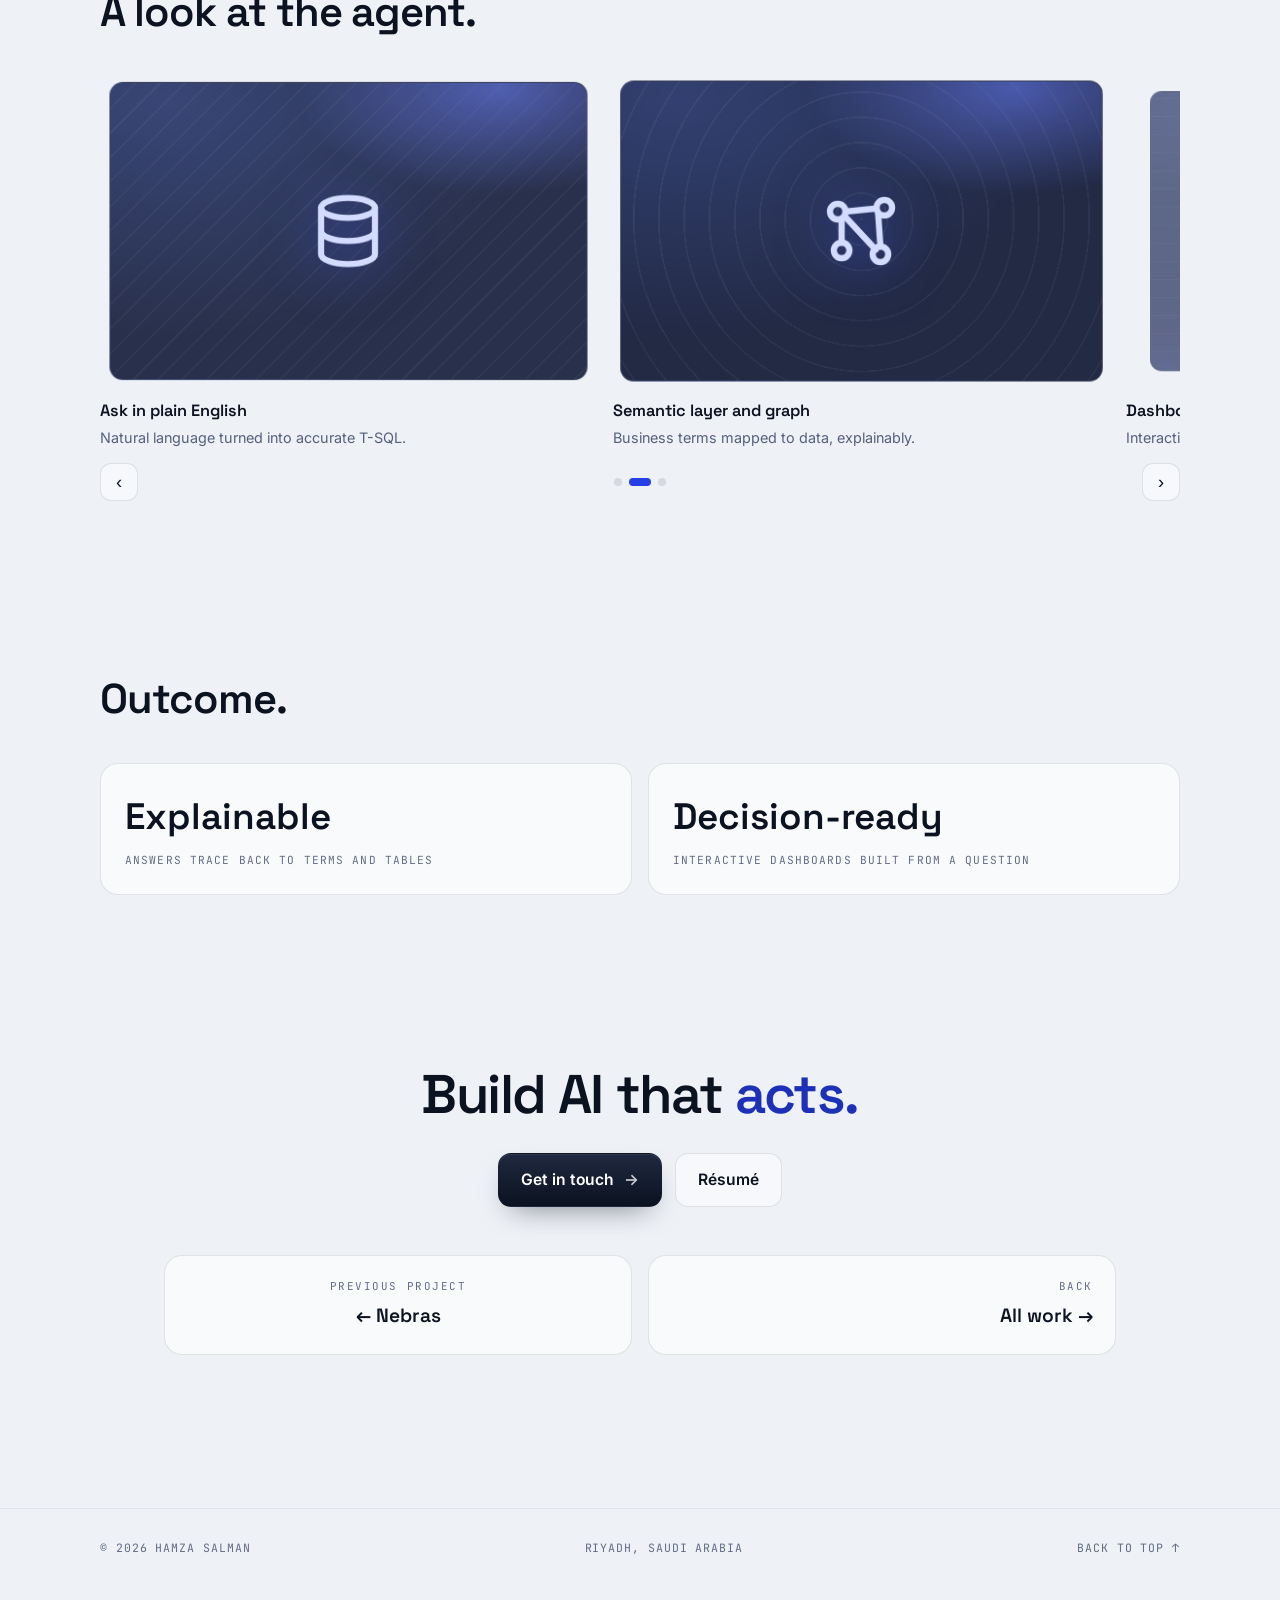
==== commit 24e92d72: "Add Nebras case study page and update project references" ====
--- a/bi-agent.html
+++ b/bi-agent.html
@@ -170,7 +170,7 @@
       <a class="btn btn-ghost" data-magnetic="0.2" href="./resume.html" target="_blank" rel="noopener">Résumé</a>
     </div>
     <div class="wrap morenav reveal" style="margin-top:48px">
-      <a class="morelink" href="./x10.html"><span>Previous project</span><b>&larr; X10</b></a>
+      <a class="morelink" href="./nebras.html"><span>Previous project</span><b>&larr; Nebras</b></a>
       <a class="morelink next" href="./index.html#work"><span>Back</span><b>All work &rarr;</b></a>
     </div>
   </section>
--- a/project.css
+++ b/project.css
@@ -1,5 +1,5 @@
 /* ===========================================================================
-   project.css — shared styles for the case-study pages (nawras / x10 / bi-agent)
+   project.css — shared styles for the case-study pages (nawras / nebras / bi-agent)
    Mirrors the tokens, fonts, and motion language of index.html so the
    case-study pages read as the same site. Light/dark via [data-theme].
    =========================================================================== */
@@ -147,6 +147,34 @@
   filter:drop-shadow(0 10px 30px rgba(40,64,230,.55))}
 @media(max-width:640px){.banner{aspect-ratio:16/10}}
 
+/* light/dark comparison slider */
+.compare{--pos:50%;position:relative;margin-top:8px;border-radius:22px;overflow:hidden;
+  border:1px solid var(--line);background:var(--frost-2);cursor:ew-resize;
+  touch-action:pan-y;user-select:none;-webkit-user-select:none;
+  box-shadow:0 30px 60px -34px rgba(11,18,32,.55)}
+.compare__base{display:block;width:100%;height:auto}
+.compare__top{position:absolute;inset:0;clip-path:inset(0 calc(100% - var(--pos)) 0 0);will-change:clip-path}
+.compare__top img{position:absolute;inset:0;width:100%;height:100%;object-fit:cover;display:block}
+.compare__divider{position:absolute;top:0;bottom:0;left:var(--pos);width:2px;margin-left:-1px;
+  background:rgba(255,255,255,.92);box-shadow:0 0 0 1px rgba(11,18,32,.3),0 0 14px rgba(11,18,32,.25);
+  pointer-events:none;z-index:1}
+.compare__handle{position:absolute;top:50%;left:var(--pos);width:46px;height:46px;
+  transform:translate(-50%,-50%);display:grid;place-items:center;z-index:2;cursor:ew-resize;
+  border-radius:999px;border:2px solid #fff;color:#fff;background:rgba(11,18,32,.55);
+  backdrop-filter:blur(6px);box-shadow:0 8px 24px -8px rgba(11,18,32,.7);
+  touch-action:none;transition:transform .15s ease,box-shadow .2s ease}
+.compare__handle svg{width:22px;height:22px}
+.compare__handle:hover{transform:translate(-50%,-50%) scale(1.08)}
+.compare__handle:active{cursor:grabbing}
+.compare__tag{position:absolute;bottom:14px;z-index:1;pointer-events:none;
+  font-family:"JetBrains Mono",monospace;font-size:.68rem;font-weight:500;letter-spacing:.08em;
+  text-transform:uppercase;color:#fff;padding:5px 11px;border-radius:999px;
+  background:rgba(11,18,32,.5);backdrop-filter:blur(6px);border:1px solid rgba(255,255,255,.14)}
+.compare__tag--l{left:14px}
+.compare__tag--r{right:14px}
+@media(max-width:640px){.compare__handle{width:40px;height:40px}.compare__tag{font-size:.62rem;bottom:10px}}
+@media(prefers-reduced-motion:reduce){.compare__handle{transition:none}}
+
 /* prose / overview */
 .lead{color:var(--ink-2);font-size:clamp(1.15rem,2vw,1.5rem);line-height:1.5;max-width:30ch;
   font-family:"Space Grotesk",sans-serif;font-weight:500;letter-spacing:-.02em}
@@ -195,6 +223,9 @@
   background:radial-gradient(72% 60% at 82% 2%,rgba(90,114,255,.55),transparent 60%)}
 .slide__ico{position:relative;z-index:1;width:30%;max-width:96px;color:#cfd9ff;filter:drop-shadow(0 8px 26px rgba(40,64,230,.55))}
 .slide__ico svg{width:100%;height:auto}
+.slide__art--img{background:var(--frost-2)}
+.slide__art--img::after{display:none}
+.slide__art--img img{position:absolute;inset:0;width:100%;height:100%;object-fit:cover;display:block}
 .slide__cap{margin-top:12px}
 .slide__cap b{font-family:"Space Grotesk",sans-serif;font-weight:600;font-size:1.02rem;display:block;color:var(--ink)}
 .slide__cap span{color:var(--slate);font-size:.9rem;line-height:1.5;display:block;margin-top:3px}
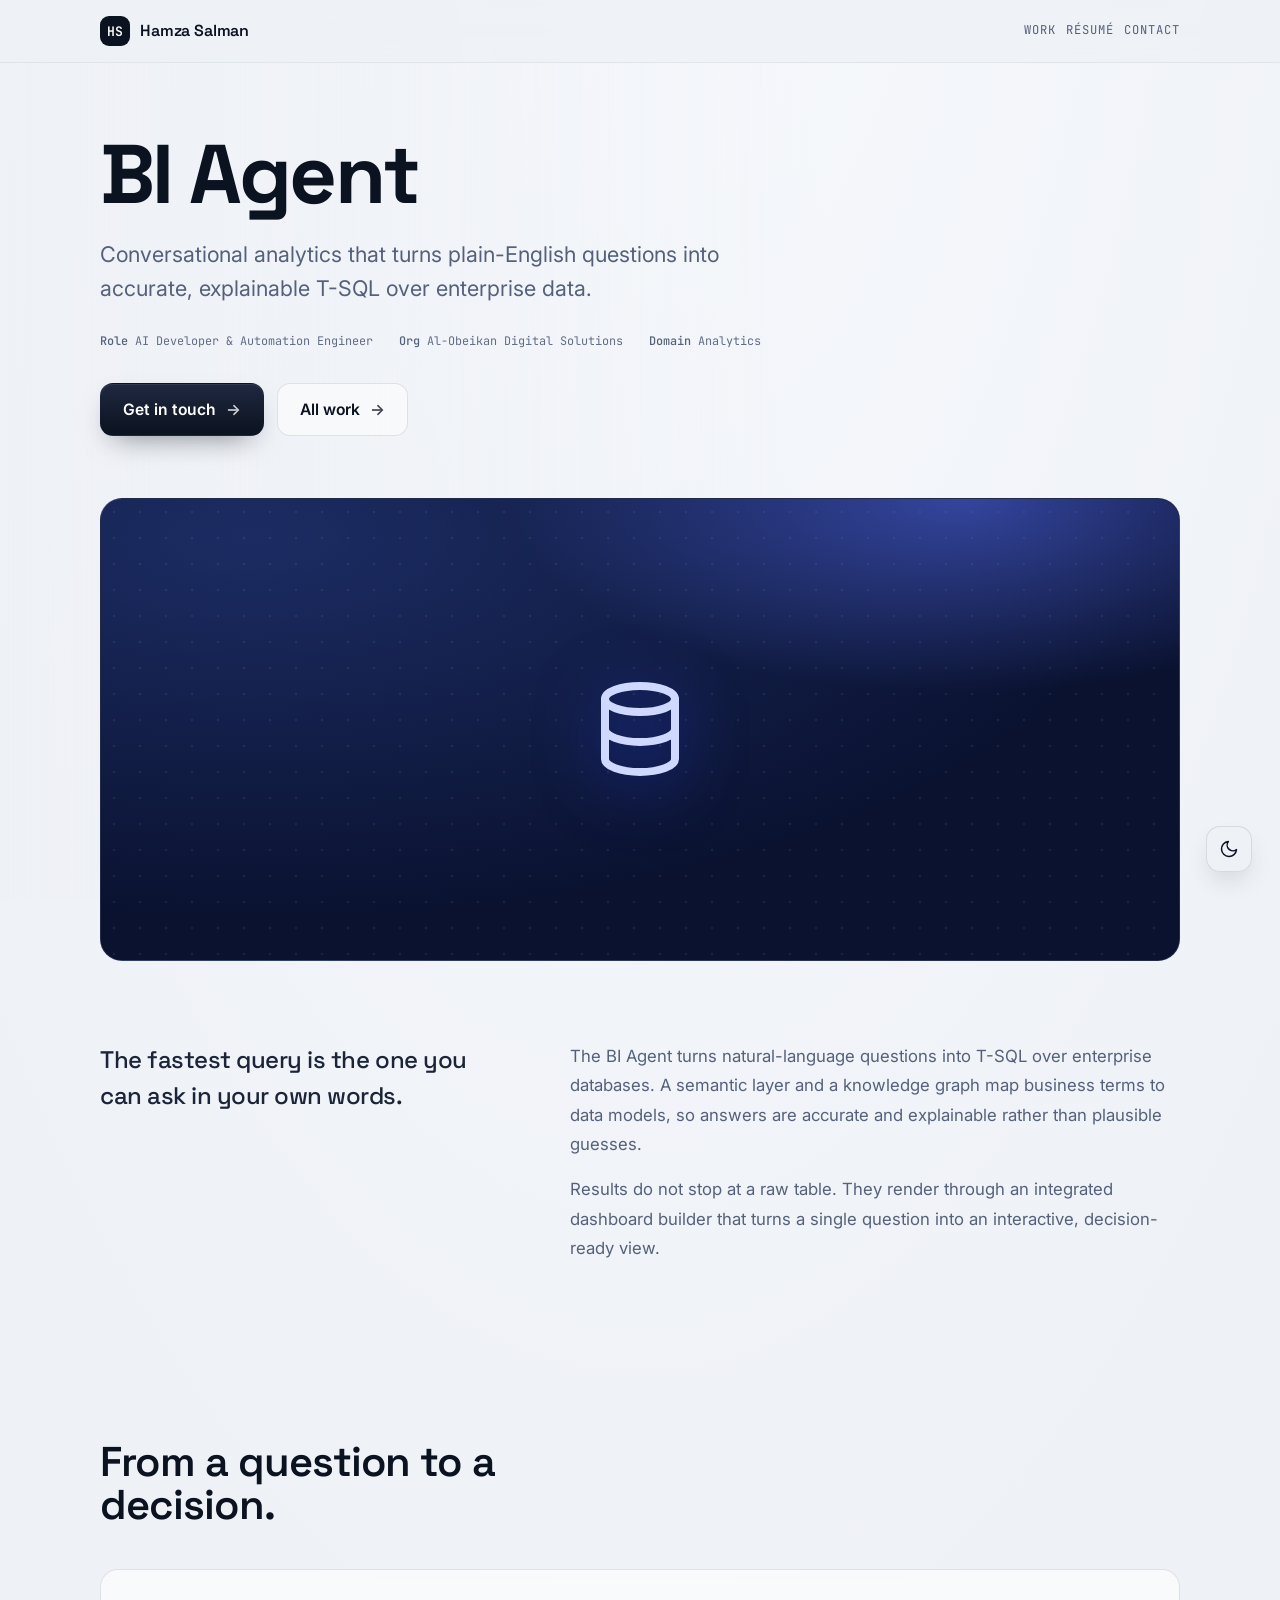
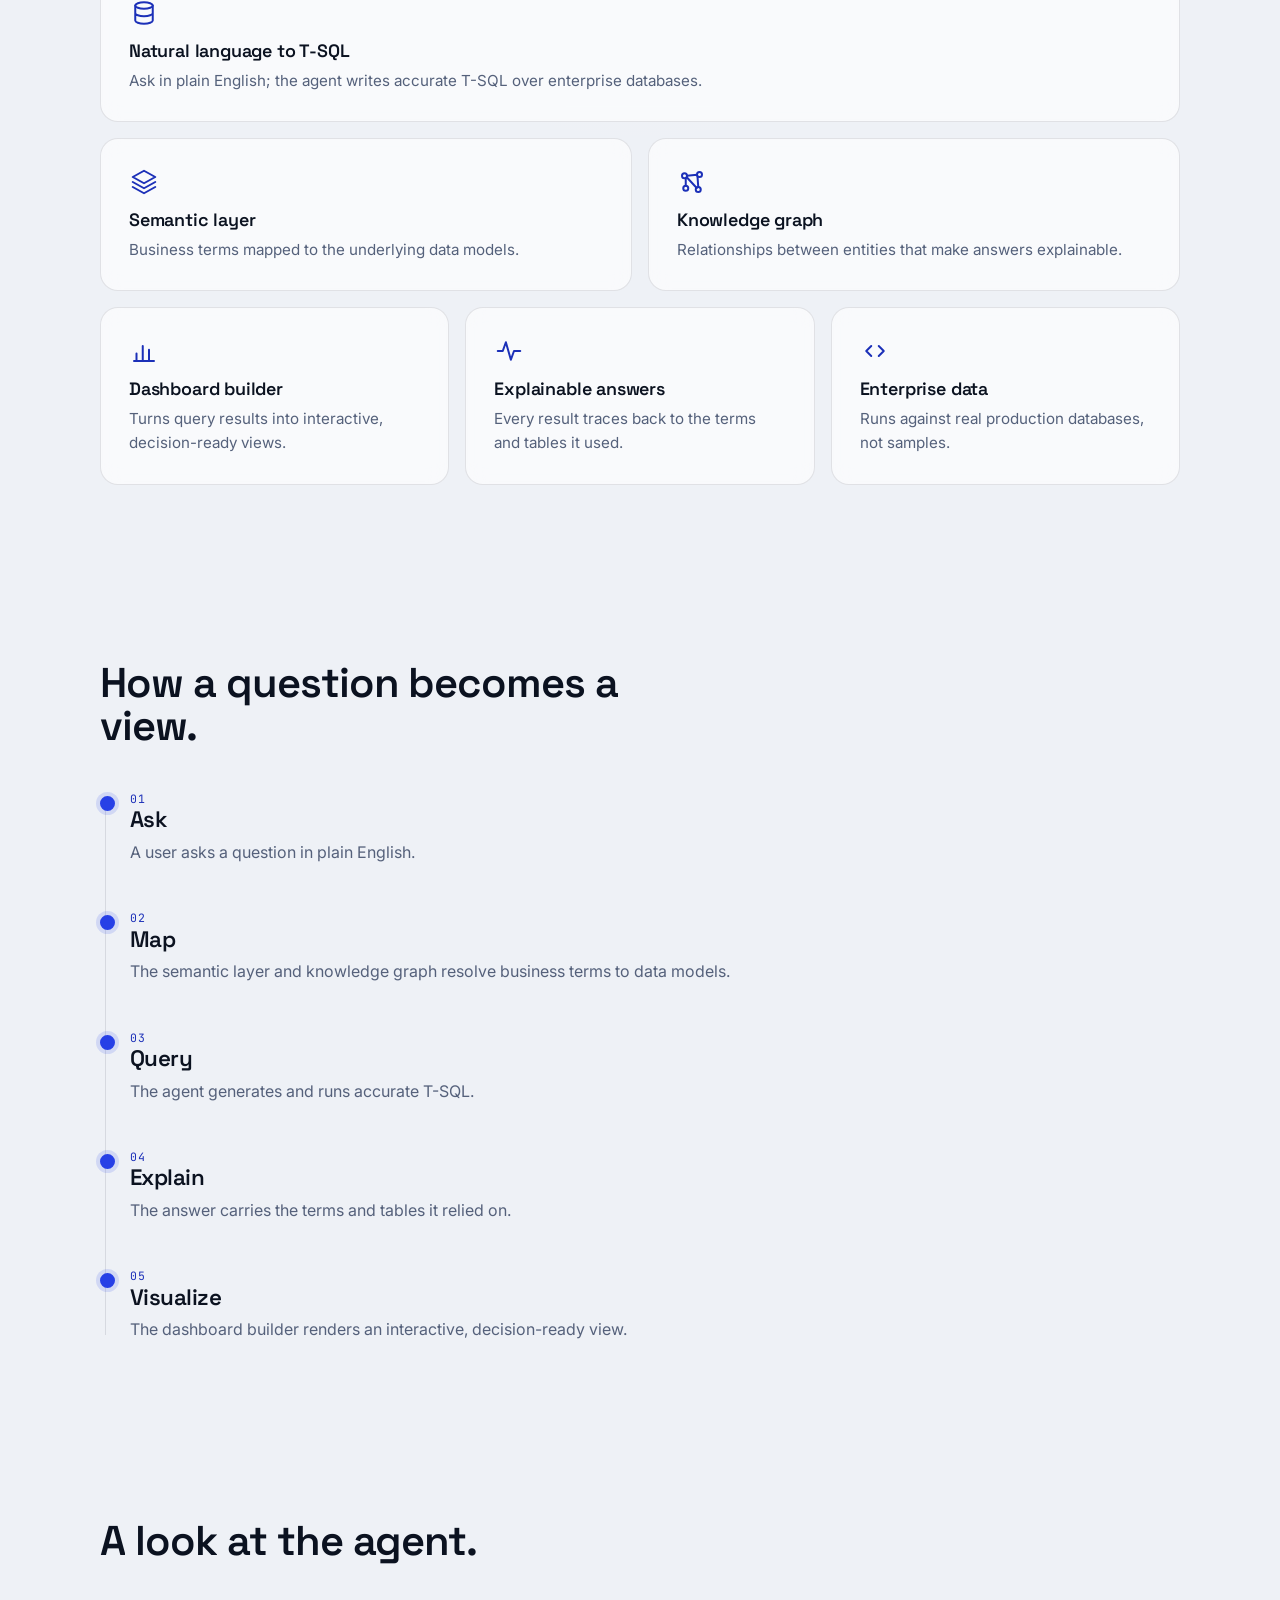
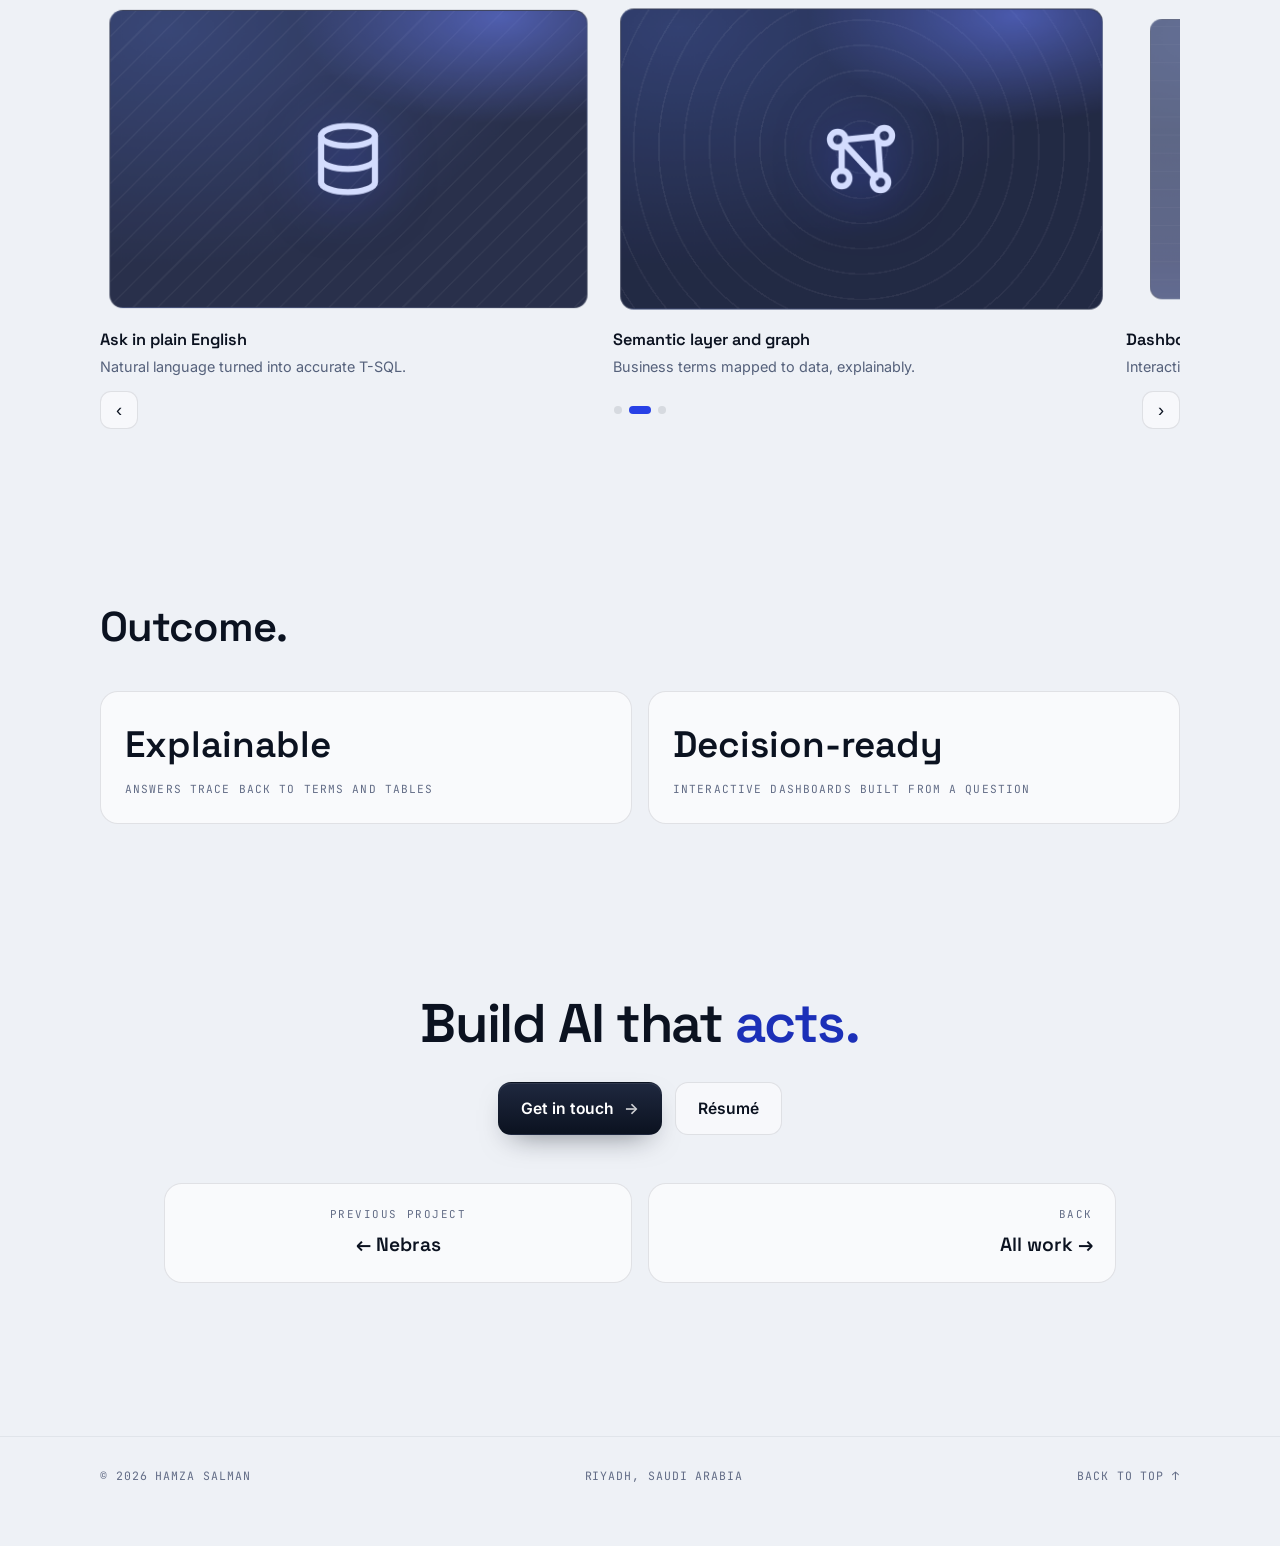
==== commit a393bc0f: "Extract shared 3D engine (world.js); prepare case-study pages for it - assets/js/world.js: renderer," ====
--- a/bi-agent.html
+++ b/bi-agent.html
@@ -3,7 +3,7 @@
 <head>
 <meta charset="UTF-8" />
 <meta name="viewport" content="width=device-width, initial-scale=1.0" />
-<script>(function(){try{var t=localStorage.getItem("theme");if(t!=="light"&&t!=="dark"){t=(window.matchMedia&&window.matchMedia("(prefers-color-scheme: dark)").matches)?"dark":"light";}document.documentElement.setAttribute("data-theme",t);}catch(e){}})();</script>
+<script>(function(){try{document.documentElement.classList.add("js");var t=localStorage.getItem("theme");if(t!=="light"&&t!=="dark"){t=(window.matchMedia&&window.matchMedia("(prefers-color-scheme: dark)").matches)?"dark":"light";}document.documentElement.setAttribute("data-theme",t);}catch(e){}})();</script>
 <title>BI Agent - Case study | Hamza Salman</title>
 <meta name="description" content="Case study: BI Agent, conversational analytics that turns natural language into accurate, explainable T-SQL with a semantic layer and knowledge graph." />
 <meta name="author" content="Hamza Salman" />
@@ -37,7 +37,8 @@
 </svg>
 
 <div class="progress" id="progress"></div>
-<div class="bg" id="bg" aria-hidden="true"><canvas></canvas></div>
+<canvas id="scene3d" aria-hidden="true"></canvas>
+<div class="scrim" aria-hidden="true"></div>
 
 <button class="theme-toggle" id="themeToggle" type="button" aria-label="Switch to dark theme">
   <svg class="i-moon" viewBox="0 0 24 24" fill="none" stroke="currentColor" stroke-width="1.8" stroke-linecap="round" stroke-linejoin="round" aria-hidden="true"><path d="M21 12.8A9 9 0 1 1 11.2 3a7 7 0 0 0 9.8 9.8z"/></svg>
@@ -57,8 +58,7 @@
 
 <main class="shell" id="main">
 
-  <header class="wrap phero">
-    <div class="eyebrow reveal">Case study</div>
+  <header class="wrap phero" id="top">
     <h1 class="ptitle reveal">BI Agent</h1>
     <p class="plede reveal">Conversational analytics that turns plain-English questions into accurate, explainable T-SQL over enterprise data.</p>
     <div class="phero__meta reveal">
@@ -76,7 +76,7 @@
     <div class="banner"><span class="banner__ico"><svg viewBox="0 0 24 24" aria-hidden="true"><use href="#ico-sql"/></svg></span></div>
   </div>
 
-  <section class="wrap section">
+  <section class="wrap section" id="overview">
     <div class="two-col">
       <p class="lead reveal">The fastest query is the one you can ask in your own words.</p>
       <div>
@@ -86,9 +86,8 @@
     </div>
   </section>
 
-  <section class="wrap section">
-    <div class="eyebrow reveal">Capabilities</div>
-    <h2 class="heading-lg reveal">From a question to a decision.</h2>
+  <section class="wrap section" id="capabilities">
+    <h2 class="heading-lg split reveal">From a question to a decision.</h2>
     <div class="caps">
       <article class="cap cap--feature reveal">
         <svg class="cap__ico" viewBox="0 0 24 24" aria-hidden="true"><use href="#ico-sql"/></svg>
@@ -123,8 +122,8 @@
     </div>
   </section>
 
-  <section class="wrap section">
-    <h2 class="heading-lg reveal">How a question becomes a view.</h2>
+  <section class="wrap section" id="how">
+    <h2 class="heading-lg split reveal">How a question becomes a view.</h2>
     <div class="steps">
       <div class="step reveal"><div class="step__n">01</div><h3>Ask</h3><p>A user asks a question in plain English.</p></div>
       <div class="step reveal"><div class="step__n">02</div><h3>Map</h3><p>The semantic layer and knowledge graph resolve business terms to data models.</p></div>
@@ -134,8 +133,8 @@
     </div>
   </section>
 
-  <section class="wrap section">
-    <h2 class="heading-lg reveal">A look at the agent.</h2>
+  <section class="wrap section" id="gallery">
+    <h2 class="heading-lg split reveal">A look at the agent.</h2>
     <div class="gallery reveal" data-gallery aria-roledescription="carousel" aria-label="BI Agent gallery">
       <div class="gallery__viewport">
         <div class="gallery__track">
@@ -155,16 +154,16 @@
     </div>
   </section>
 
-  <section class="wrap section">
-    <h2 class="heading-lg reveal">Outcome.</h2>
+  <section class="wrap section" id="outcome">
+    <h2 class="heading-lg split reveal">Outcome.</h2>
     <div class="outcome">
       <div class="metric reveal"><b>Explainable</b><span>Answers trace back to terms and tables</span></div>
       <div class="metric reveal"><b>Decision-ready</b><span>Interactive dashboards built from a question</span></div>
     </div>
   </section>
 
-  <section class="wrap endcta">
-    <h2 class="reveal">Build AI that <span class="hl">acts.</span></h2>
+  <section class="wrap endcta" id="next">
+    <h2 class="split reveal">Build AI that <span class="hl">acts.</span></h2>
     <div class="endcta__row reveal">
       <a class="btn btn-primary" data-magnetic="0.3" href="./index.html#contact">Get in touch <span class="arw">&rarr;</span></a>
       <a class="btn btn-ghost" data-magnetic="0.2" href="./resume.html" target="_blank" rel="noopener">Résumé</a>
@@ -187,5 +186,6 @@
 
 <script>document.getElementById("yr").textContent=new Date().getFullYear();</script>
 <script src="./project.js" defer></script>
+<script type="module" src="./assets/js/scenes/bi-agent.js"></script>
 </body>
 </html>
--- a/project.css
+++ b/project.css
@@ -20,7 +20,6 @@
   --btn-primary-shadow:0 12px 30px -14px rgba(11,18,32,.6),inset 0 1px 0 rgba(255,255,255,.08);
   --btn-primary-shadow-h:0 20px 44px -16px rgba(11,18,32,.6),inset 0 1px 0 rgba(255,255,255,.12);
   --mark-bg:#0B1220; --mark-fg:#ffffff;
-  --name-grad-2:#39435e;
   --scrim:rgba(238,241,246,.55);
   --maxw:1080px; --gut:clamp(20px,5vw,72px); --r:18px;
 }
@@ -40,7 +39,6 @@
   --btn-primary-shadow:0 12px 30px -16px rgba(0,0,0,.7),inset 0 1px 0 rgba(255,255,255,.7);
   --btn-primary-shadow-h:0 20px 46px -18px rgba(0,0,0,.75),inset 0 1px 0 rgba(255,255,255,.8);
   --mark-bg:#EAF0FA; --mark-fg:#0B0F1A;
-  --name-grad-2:#7f8cae;
   --scrim:rgba(10,14,25,.62);
 }
 
@@ -54,6 +52,8 @@
   transition:background-color .45s ease,color .45s ease;
 }
 ::selection{background:rgba(39,64,230,.18);color:var(--ink)}
+html{scrollbar-color:rgba(85,97,123,.45) transparent;accent-color:var(--cobalt);caret-color:var(--cobalt)}
+[data-theme="dark"]{scrollbar-color:rgba(155,168,194,.35) transparent}
 a{color:inherit;text-decoration:none}
 svg{display:block}
 :where(a,button,[tabindex]):focus-visible{outline:2px solid var(--cobalt);outline-offset:3px;border-radius:8px}
@@ -63,11 +63,18 @@
   padding:11px 16px;border-radius:11px;transition:transform .3s cubic-bezier(.2,.7,.2,1)}
 .skip:focus{transform:none}
 
-/* living background (canvas) */
-.bg{position:fixed;inset:0;z-index:0;pointer-events:none}
-.bg canvas{position:absolute;inset:0;display:block;width:100%;height:100%}
-.bg::after{content:"";position:absolute;inset:0;
-  background:radial-gradient(115% 75% at 50% 30%, transparent 44%, var(--scrim))}
+/* cinematic 3D world (assets/js/world.js + scenes/<page>.js) */
+#scene3d{position:fixed;inset:0;width:100%;height:100%;z-index:0;pointer-events:none;display:block;
+  transition:opacity .6s ease}
+.no3d #scene3d{display:none}
+/* keeps copy legible over the scene: text lives on the left, the world on the right */
+.scrim{position:fixed;inset:0;z-index:0;pointer-events:none;
+  background:linear-gradient(90deg,
+    color-mix(in srgb,var(--frost) 82%,transparent) 0%,
+    color-mix(in srgb,var(--frost) 50%,transparent) 36%,
+    transparent 64%)}
+.no3d .scrim{display:none}
+@media(max-width:760px){.scrim{background:color-mix(in srgb,var(--frost) 55%,transparent)}}
 
 .progress{position:fixed;top:0;left:0;height:2px;width:0;z-index:60;
   background:linear-gradient(90deg,var(--cobalt),#5a72ff)}
@@ -118,10 +125,7 @@
 .theme-toggle .i-sun{display:none}.theme-toggle .i-moon{display:block}
 [data-theme="dark"] .theme-toggle .i-sun{display:block}[data-theme="dark"] .theme-toggle .i-moon{display:none}
 
-/* eyebrow + headings */
-.eyebrow{font-family:"JetBrains Mono",monospace;font-weight:500;font-size:.72rem;letter-spacing:.24em;
-  text-transform:uppercase;color:var(--cobalt-ink);display:inline-flex;align-items:center;gap:14px}
-.eyebrow::before{content:"";width:30px;height:1px;background:var(--cobalt);opacity:.7}
+/* headings */
 h1,h2,h3{font-family:"Space Grotesk",sans-serif;letter-spacing:-.025em;line-height:1.05}
 
 /* hero */
@@ -129,9 +133,12 @@
 .phero__meta{display:flex;flex-wrap:wrap;gap:10px 26px;margin-top:26px;
   font-family:"JetBrains Mono",monospace;font-size:.74rem;color:var(--slate-2)}
 .phero__meta b{color:var(--slate);font-weight:500}
-.ptitle{font-weight:700;font-size:clamp(2.6rem,8vw,5.2rem);line-height:.96;margin-top:18px;
-  background-image:linear-gradient(115deg,var(--ink),var(--name-grad-2));
-  -webkit-background-clip:text;background-clip:text;color:transparent;max-width:14ch}
+.ptitle{font-weight:700;font-size:clamp(2.6rem,8vw,5.2rem);line-height:.96;letter-spacing:-.035em;
+  color:var(--ink);max-width:14ch;perspective:900px}
+.ptitle .word{display:inline-block;transform-style:preserve-3d}
+.ptitle .lw{display:inline-block;will-change:transform;
+  transform:translate3d(calc(var(--dx) * var(--sp,0) * 1px),calc(var(--dy) * var(--sp,0) * 1px),calc(var(--dz) * var(--sp,0) * 1px))
+    rotateX(calc(var(--rx) * var(--sp,0) * 1deg)) rotateY(calc(var(--ry) * var(--sp,0) * 1deg))}
 .plede{color:var(--slate);font-size:clamp(1.1rem,1.8vw,1.35rem);line-height:1.6;max-width:54ch;margin-top:22px}
 .phero__cta{display:flex;flex-wrap:wrap;gap:13px;margin-top:32px}
 
@@ -274,13 +281,32 @@
   font-family:"JetBrains Mono",monospace;font-size:.72rem;letter-spacing:.08em;text-transform:uppercase;color:var(--slate-2)}
 .foot a{color:var(--slate-2);transition:color .3s}.foot a:hover{color:var(--cobalt-ink)}
 
-/* reveal */
-.reveal{opacity:0;transform:translate3d(0,30px,0);filter:blur(8px);
+/* reveal (hidden only once JS is known to run) */
+.js .reveal{opacity:0;transform:translate3d(0,30px,0);filter:blur(8px);
   transition:opacity .8s cubic-bezier(.16,1,.3,1),transform .8s cubic-bezier(.16,1,.3,1),filter .8s cubic-bezier(.16,1,.3,1)}
 .reveal.in{opacity:1;transform:none;filter:blur(0)}
+
+/* headings arrive word by word from behind a mask */
+.js .split.reveal{opacity:1;transform:none;filter:none}
+.split .w{display:inline-block;overflow:hidden;vertical-align:top;padding-bottom:.1em;margin-bottom:-.1em}
+.split .wi{display:inline-block;transform:translate3d(0,108%,0) rotate(5deg);transform-origin:0 100%;
+  transition:transform 1s cubic-bezier(.16,1,.3,1);transition-delay:calc(var(--i) * 55ms)}
+.split.in .wi{transform:none}
+
+/* each section is a stop on the camera's route: short ones get room for the camera to arrive */
+.has3d #overview,.has3d #outcome{min-height:72svh;display:flex;flex-direction:column;justify-content:center}
+
+/* desktop with the 3D world: content keeps a left column, the world owns the right */
+@media(min-width:1000px){
+  .has3d .shell>.wrap{width:min(720px,60%);margin-left:max(var(--gut),calc((100% - var(--maxw)) / 2));margin-right:auto}
+  .has3d .banner{display:none} /* the hero formation is the visual */
+  .has3d .endcta{text-align:left}
+  .has3d .endcta__row{justify-content:flex-start}
+  .has3d .endcta .morenav{width:100%}
+}
 
 @media (prefers-reduced-motion:reduce){
   html{scroll-behavior:auto}
   *{animation:none!important;transition:none!important}
-  .reveal{opacity:1!important;transform:none!important;filter:none!important}
-}
+  .reveal,.wi,.lw{opacity:1!important;transform:none!important;filter:none!important}
+}
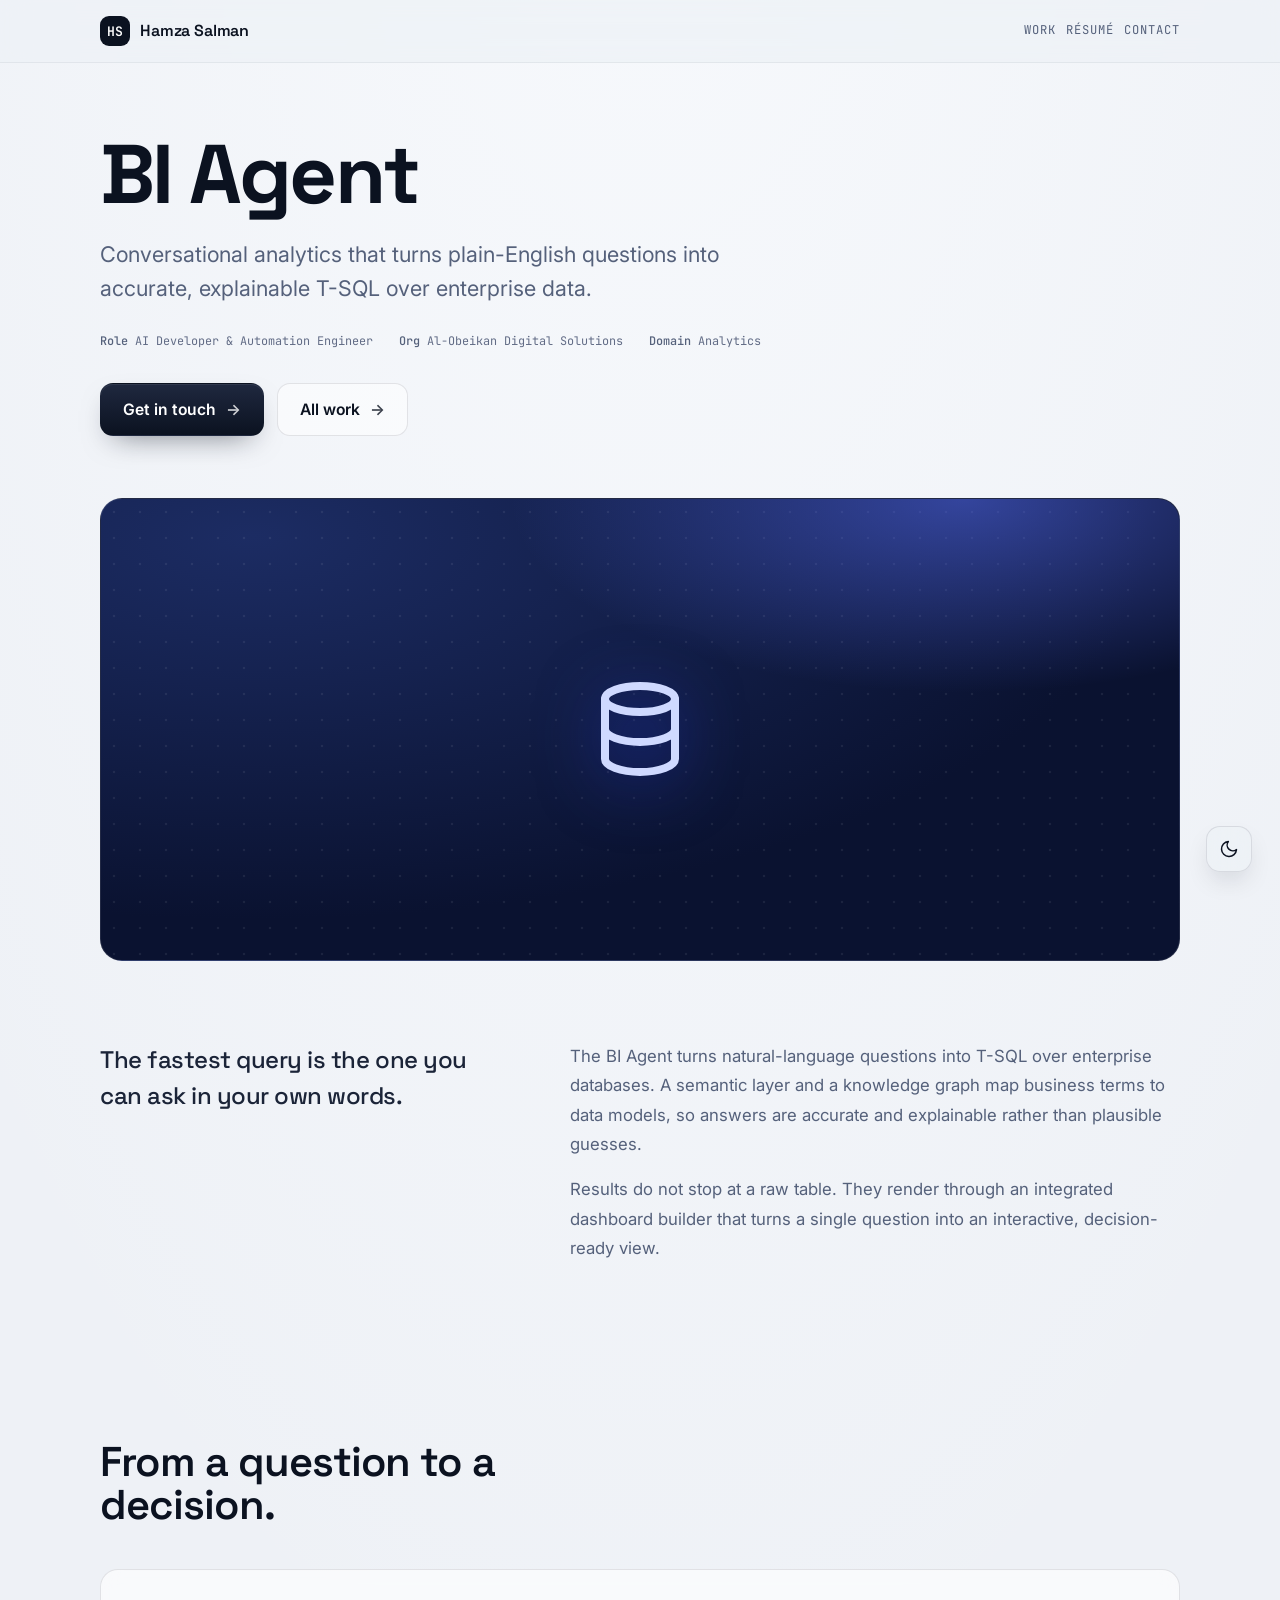
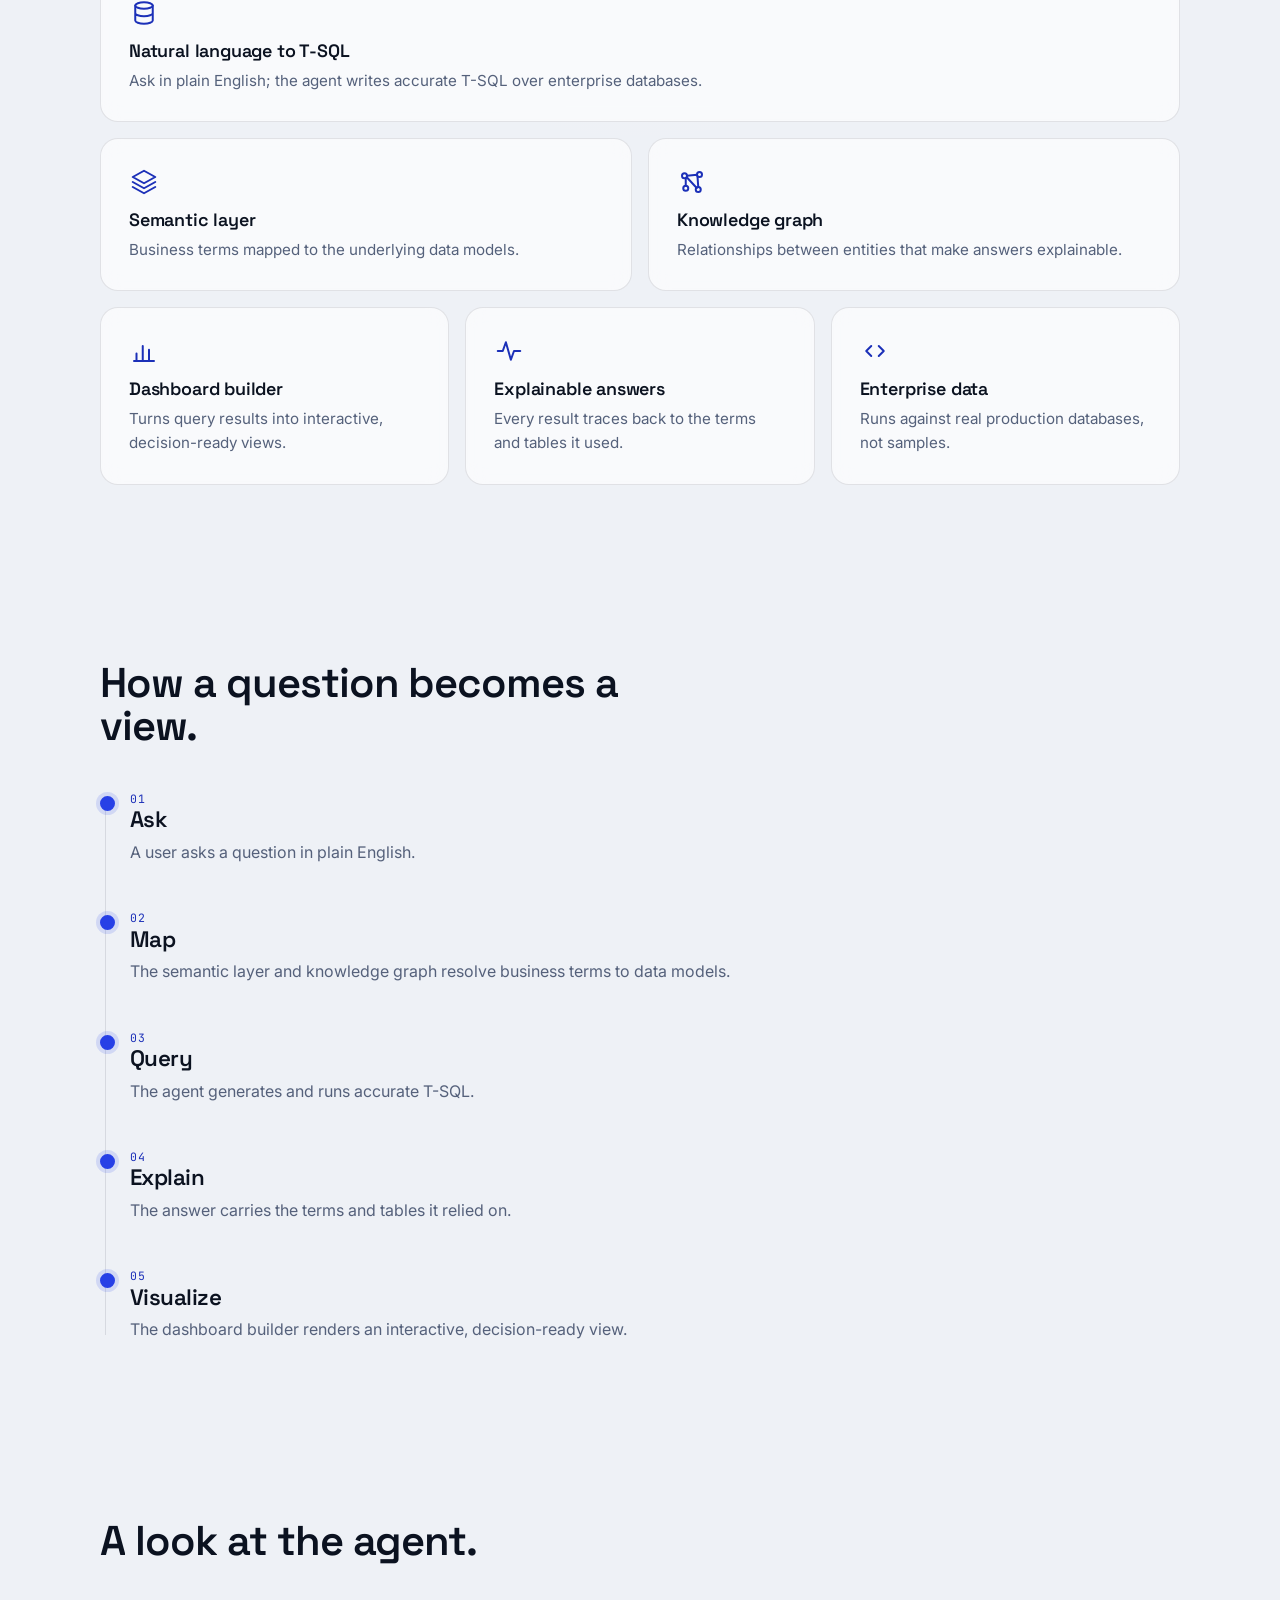
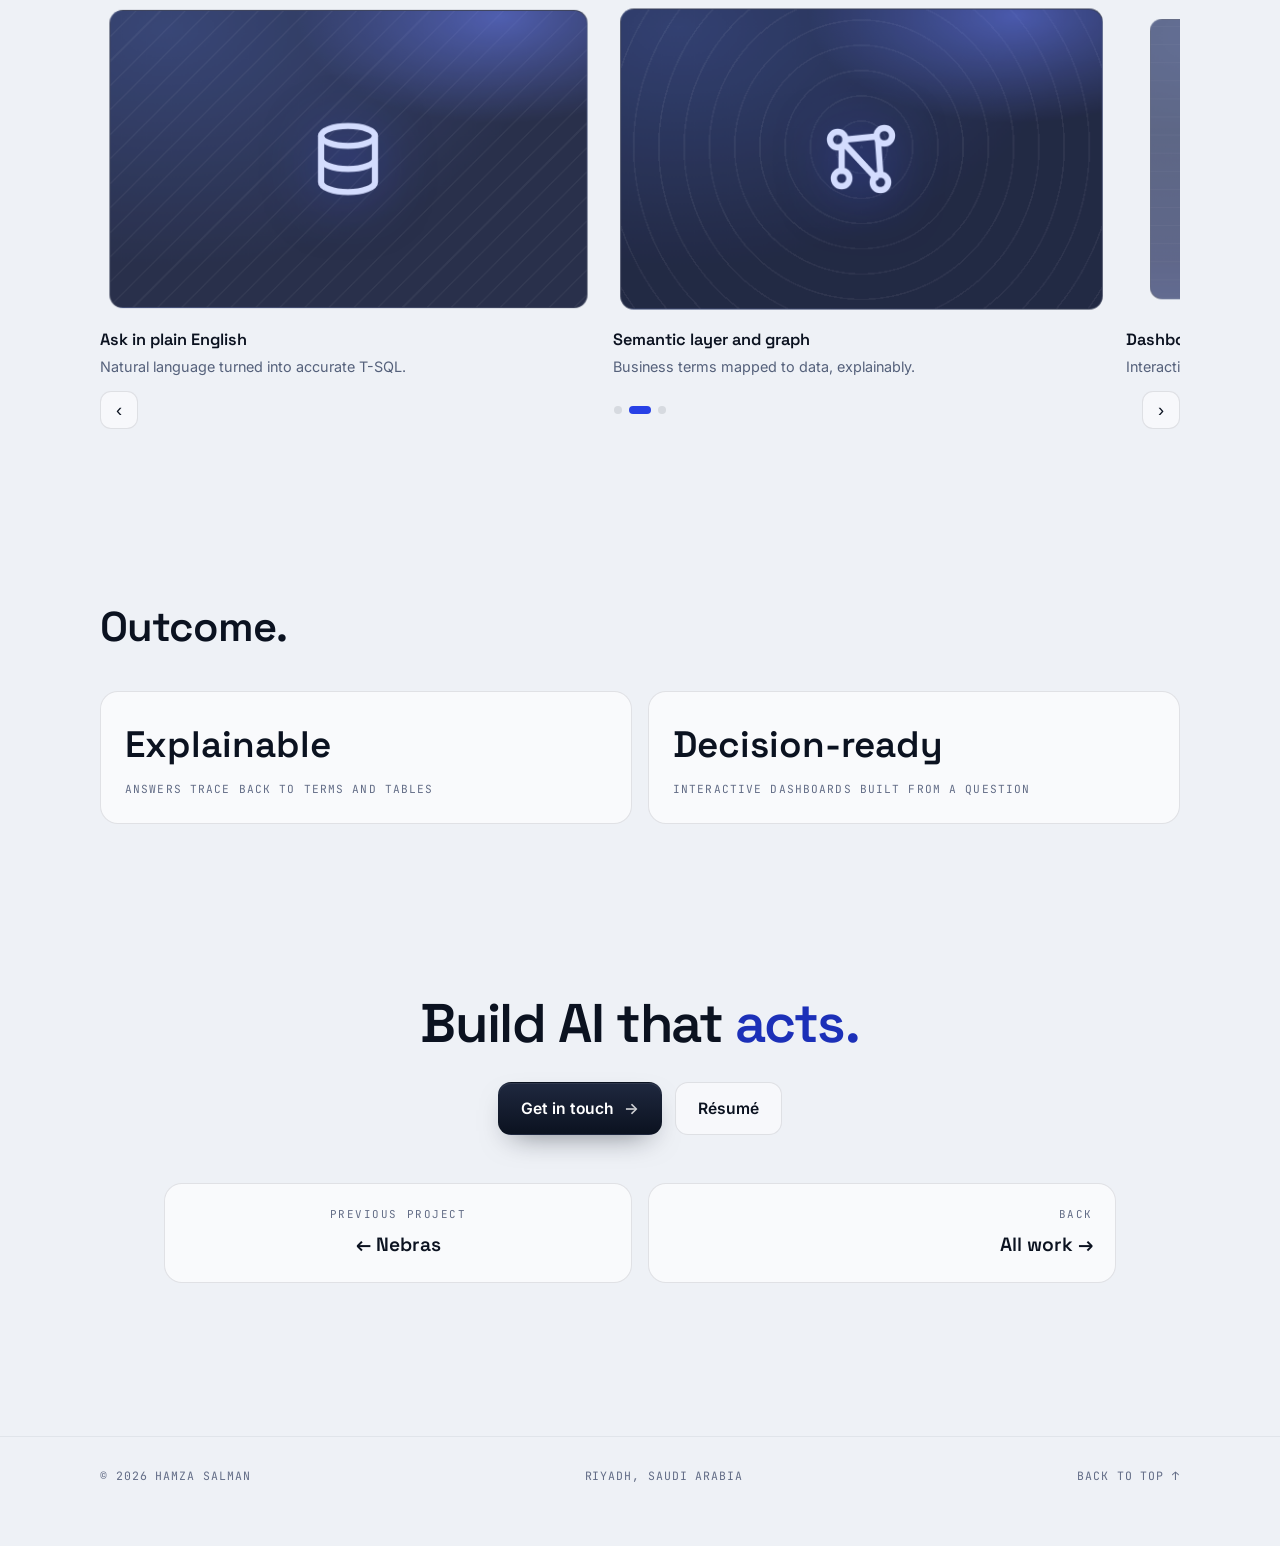
==== commit 2baf3d85: "3D engine: review fixes and per-page controls; case-study scenes use them Engine (world.js): - one 1" ====
--- a/bi-agent.html
+++ b/bi-agent.html
@@ -3,7 +3,7 @@
 <head>
 <meta charset="UTF-8" />
 <meta name="viewport" content="width=device-width, initial-scale=1.0" />
-<script>(function(){try{document.documentElement.classList.add("js");var t=localStorage.getItem("theme");if(t!=="light"&&t!=="dark"){t=(window.matchMedia&&window.matchMedia("(prefers-color-scheme: dark)").matches)?"dark":"light";}document.documentElement.setAttribute("data-theme",t);}catch(e){}})();</script>
+<script>(function(){try{document.documentElement.classList.add("js");if(window.WebGLRenderingContext)document.documentElement.classList.add("will3d");document.addEventListener("DOMContentLoaded",function(){setTimeout(function(){if(!window.__projectReady)document.documentElement.classList.remove("js");},2500);});var t=localStorage.getItem("theme");if(t!=="light"&&t!=="dark"){t=(window.matchMedia&&window.matchMedia("(prefers-color-scheme: dark)").matches)?"dark":"light";}document.documentElement.setAttribute("data-theme",t);}catch(e){}})();</script>
 <title>BI Agent - Case study | Hamza Salman</title>
 <meta name="description" content="Case study: BI Agent, conversational analytics that turns natural language into accurate, explainable T-SQL with a semantic layer and knowledge graph." />
 <meta name="author" content="Hamza Salman" />
--- a/project.css
+++ b/project.css
@@ -62,6 +62,7 @@
   background:var(--mark-bg);color:var(--mark-fg);font-family:"JetBrains Mono",monospace;font-size:.78rem;
   padding:11px 16px;border-radius:11px;transition:transform .3s cubic-bezier(.2,.7,.2,1)}
 .skip:focus{transform:none}
+.sr-only{position:absolute;width:1px;height:1px;padding:0;margin:-1px;overflow:hidden;clip:rect(0 0 0 0);white-space:nowrap;border:0}
 
 /* cinematic 3D world (assets/js/world.js + scenes/<page>.js) */
 #scene3d{position:fixed;inset:0;width:100%;height:100%;z-index:0;pointer-events:none;display:block;
@@ -69,12 +70,14 @@
 .no3d #scene3d{display:none}
 /* keeps copy legible over the scene: text lives on the left, the world on the right */
 .scrim{position:fixed;inset:0;z-index:0;pointer-events:none;
+  background:linear-gradient(90deg,var(--scrim) 0%,transparent 64%); /* fallback: no color-mix() */
   background:linear-gradient(90deg,
     color-mix(in srgb,var(--frost) 82%,transparent) 0%,
     color-mix(in srgb,var(--frost) 50%,transparent) 36%,
     transparent 64%)}
 .no3d .scrim{display:none}
-@media(max-width:760px){.scrim{background:color-mix(in srgb,var(--frost) 55%,transparent)}}
+/* below 1000px text spans the full width, so the world sits behind an even veil (matches world.js) */
+@media(max-width:999px){.scrim{background:var(--scrim);background:color-mix(in srgb,var(--frost) 55%,transparent)}}
 
 .progress{position:fixed;top:0;left:0;height:2px;width:0;z-index:60;
   background:linear-gradient(90deg,var(--cobalt),#5a72ff)}
@@ -276,7 +279,7 @@
 .morelink.next{text-align:right}
 @media(max-width:560px){.morenav{grid-template-columns:1fr}.morelink.next{text-align:left}}
 
-footer{border-top:1px solid var(--line-soft);margin-top:clamp(40px,7vh,90px)}
+footer{position:relative;z-index:1;border-top:1px solid var(--line-soft);margin-top:clamp(40px,7vh,90px)} /* above the fixed 3D layer */
 .foot{display:flex;flex-wrap:wrap;gap:14px;justify-content:space-between;align-items:center;padding:30px 0 60px;
   font-family:"JetBrains Mono",monospace;font-size:.72rem;letter-spacing:.08em;text-transform:uppercase;color:var(--slate-2)}
 .foot a{color:var(--slate-2);transition:color .3s}.foot a:hover{color:var(--cobalt-ink)}
@@ -294,15 +297,18 @@
 .split.in .wi{transform:none}
 
 /* each section is a stop on the camera's route: short ones get room for the camera to arrive */
-.has3d #overview,.has3d #outcome{min-height:72svh;display:flex;flex-direction:column;justify-content:center}
+.will3d #overview,.will3d #outcome{min-height:72svh;display:flex;flex-direction:column;justify-content:center}
 
 /* desktop with the 3D world: content keeps a left column, the world owns the right */
 @media(min-width:1000px){
-  .has3d .shell>.wrap{width:min(720px,60%);margin-left:max(var(--gut),calc((100% - var(--maxw)) / 2));margin-right:auto}
-  .has3d .banner{display:none} /* the hero formation is the visual */
-  .has3d .endcta{text-align:left}
-  .has3d .endcta__row{justify-content:flex-start}
-  .has3d .endcta .morenav{width:100%}
+  .will3d .shell>.wrap{width:min(720px,60%);margin-left:max(var(--gut),calc((100% - var(--maxw)) / 2));margin-right:auto}
+  .will3d .banner{display:none} /* the hero formation is the visual */
+  .will3d .endcta{text-align:left}
+  .will3d .endcta__row{justify-content:flex-start}
+  .will3d .endcta .morenav{width:100%}
+}
+@media(min-width:1000px) and (max-width:1199px){
+  .will3d .shell>.wrap{width:56%}
 }
 
 @media (prefers-reduced-motion:reduce){
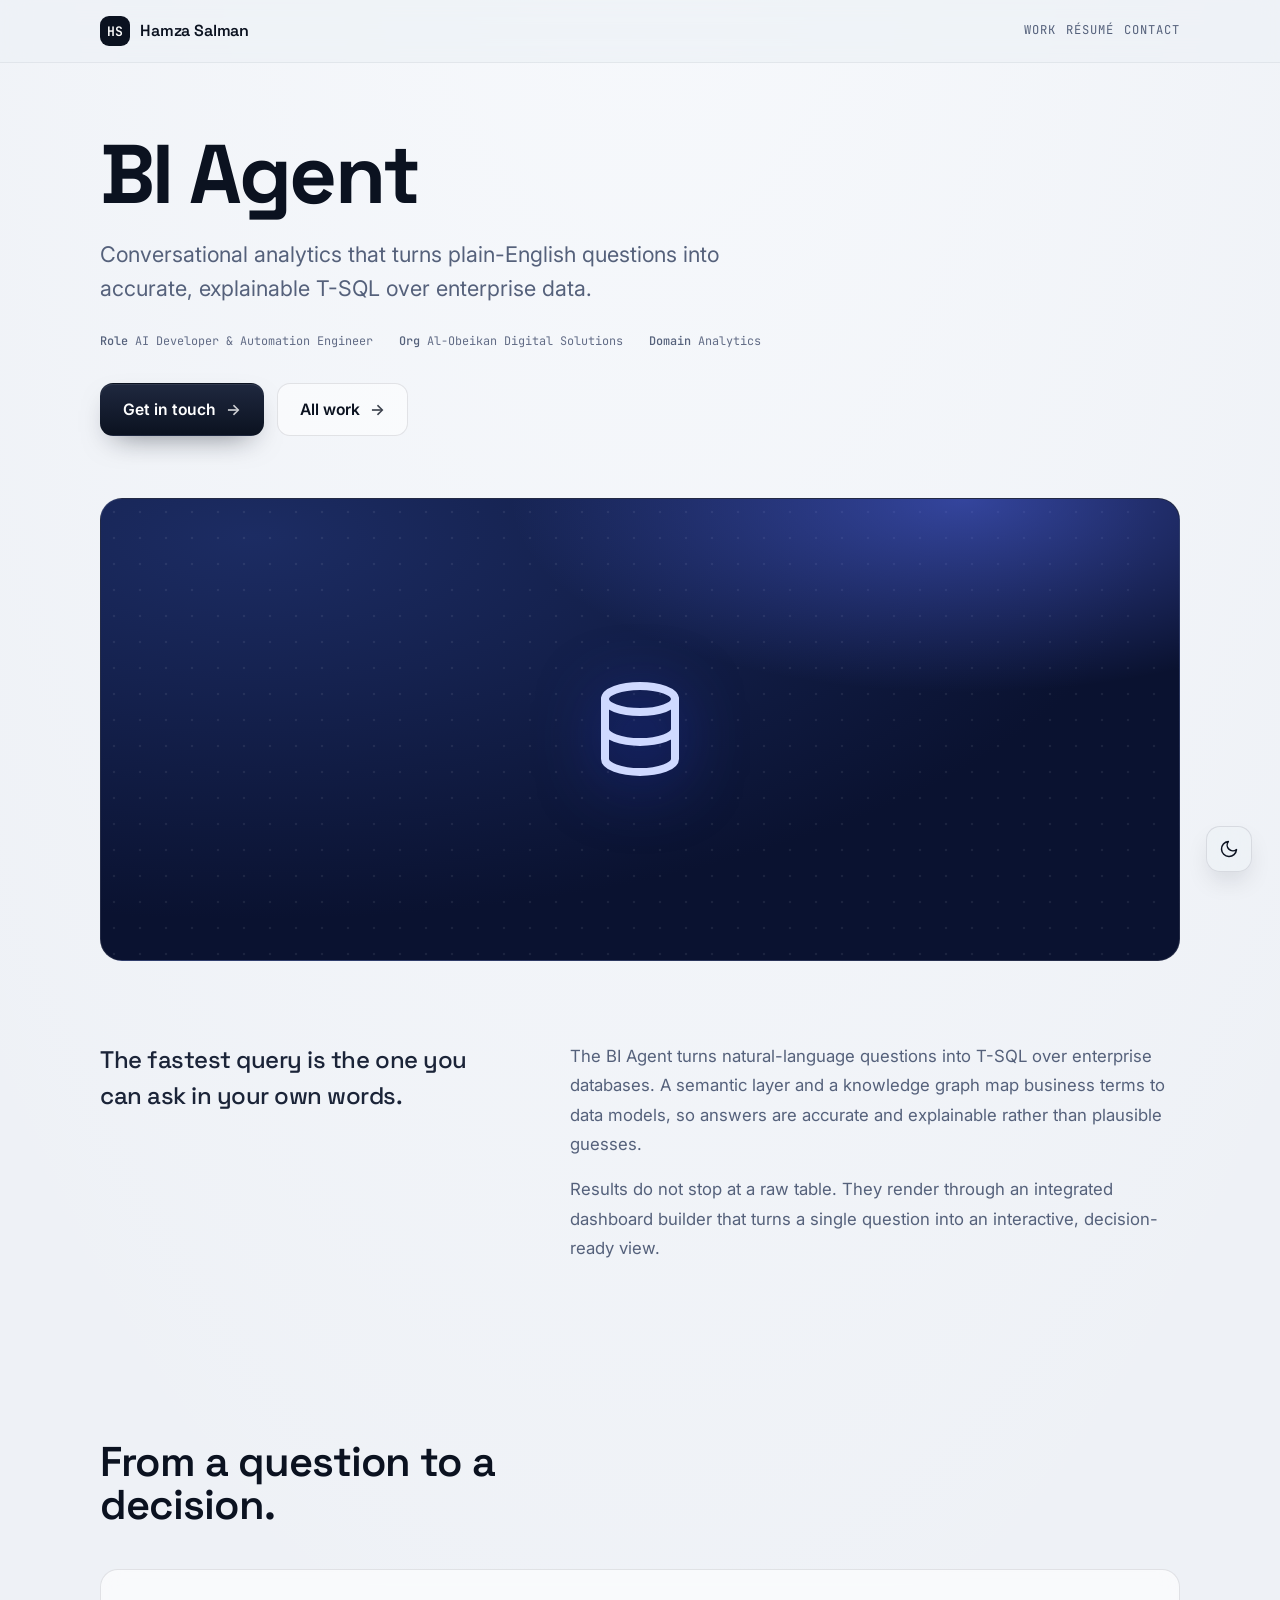
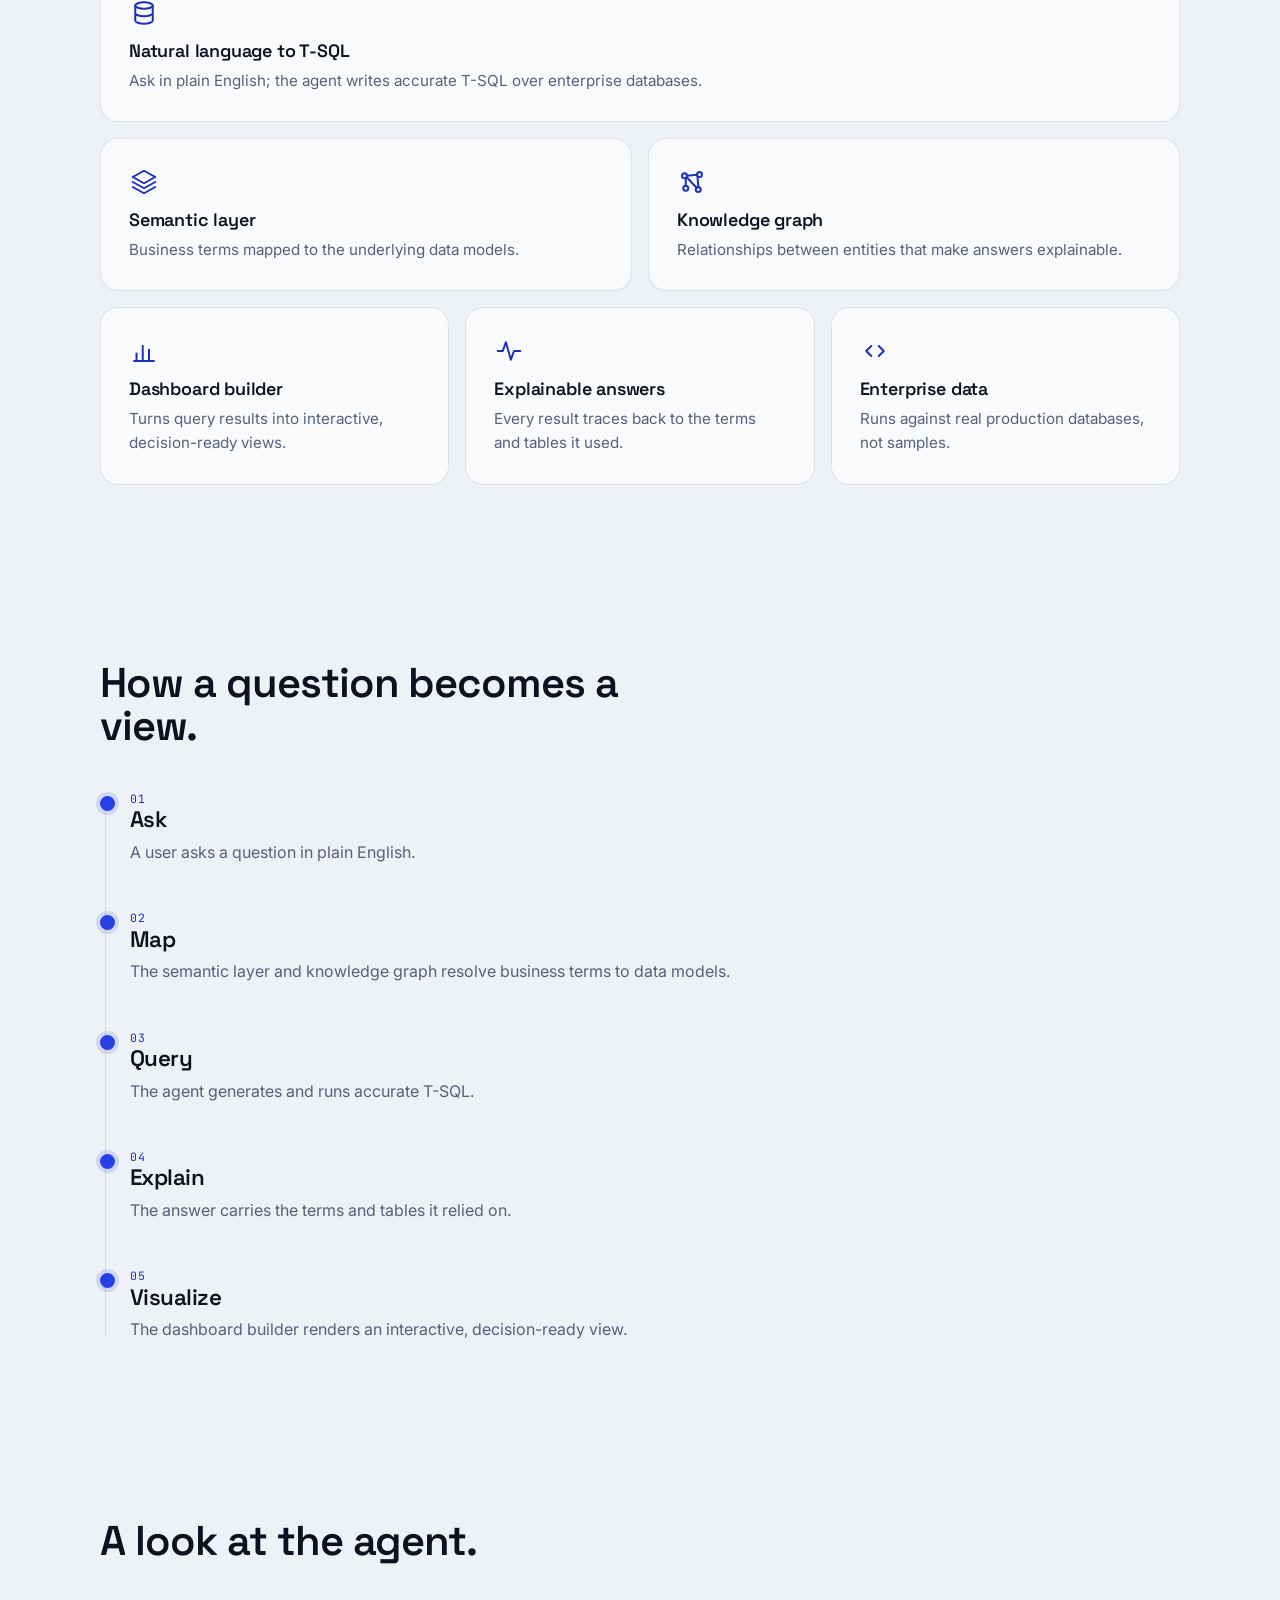
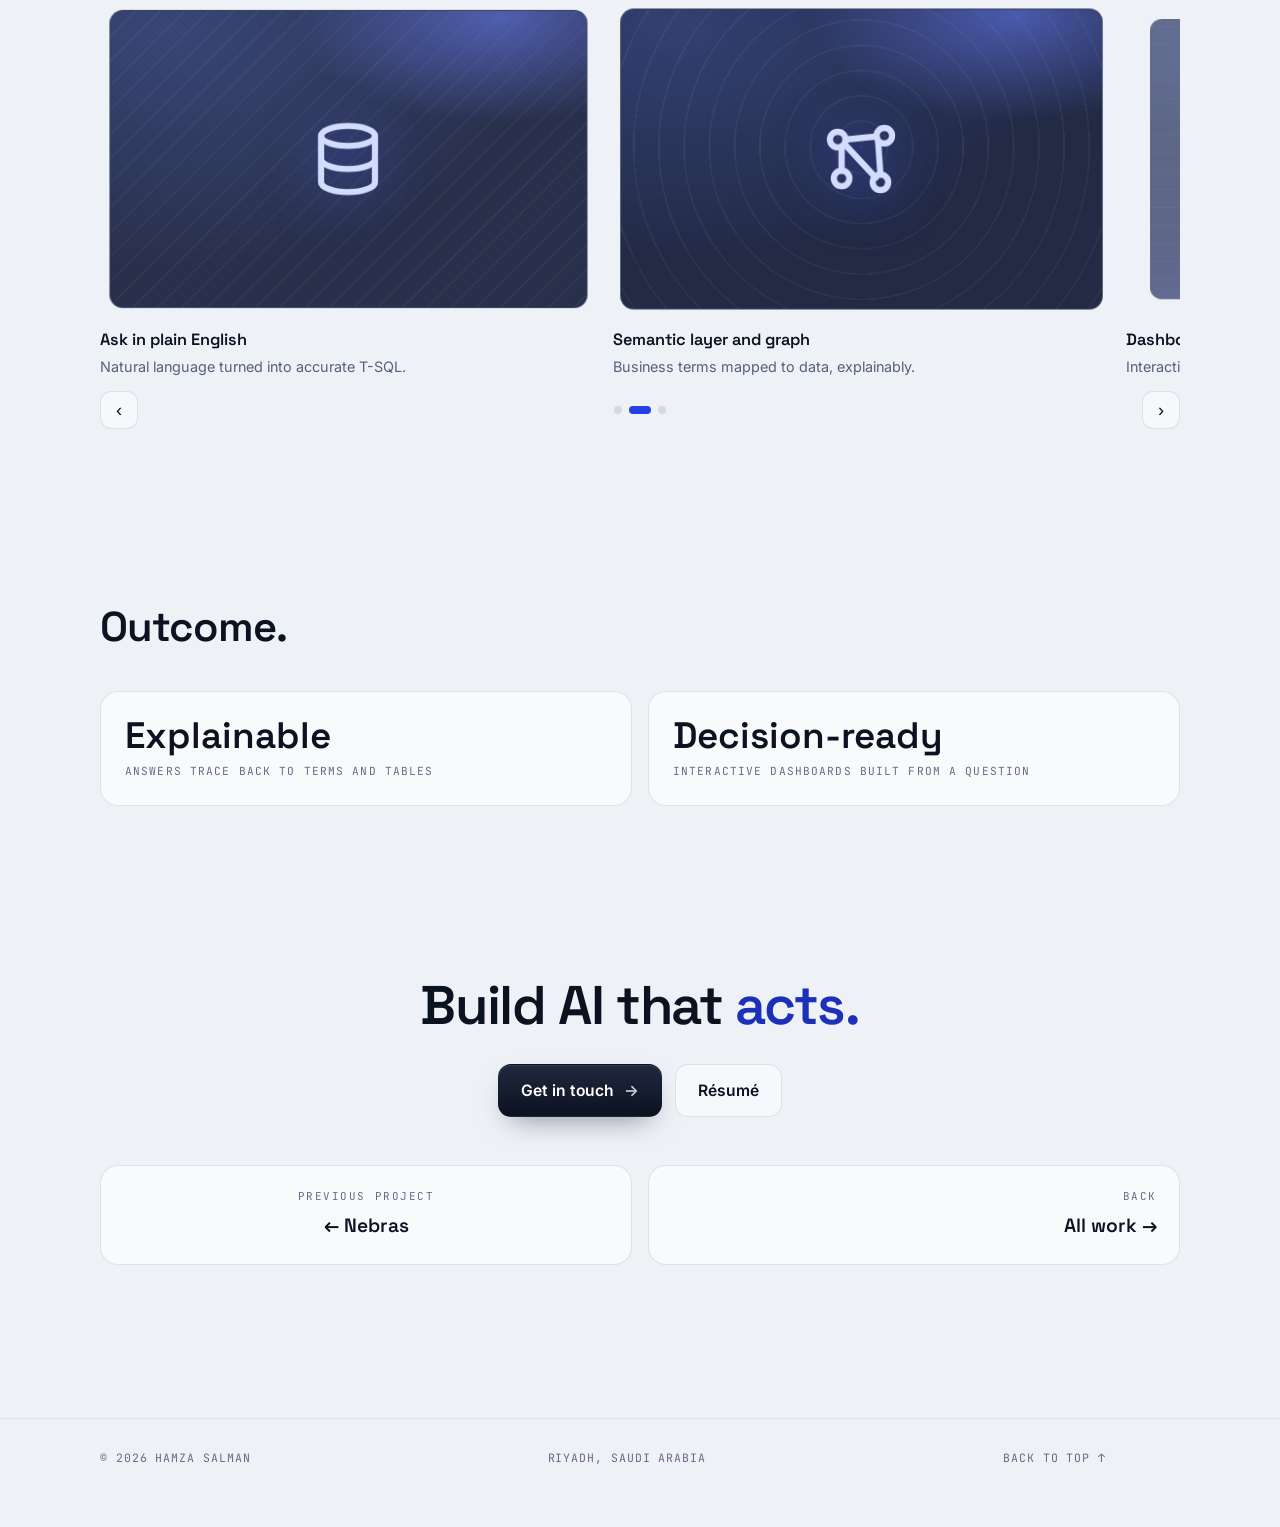
==== commit 401e6b36: "3D engine: squarer screens, crash-proof loop, safer fallbacks; scene fixes Engine: - keep 16:10 fram" ====
--- a/bi-agent.html
+++ b/bi-agent.html
@@ -3,7 +3,7 @@
 <head>
 <meta charset="UTF-8" />
 <meta name="viewport" content="width=device-width, initial-scale=1.0" />
-<script>(function(){try{document.documentElement.classList.add("js");if(window.WebGLRenderingContext)document.documentElement.classList.add("will3d");document.addEventListener("DOMContentLoaded",function(){setTimeout(function(){if(!window.__projectReady)document.documentElement.classList.remove("js");},2500);});var t=localStorage.getItem("theme");if(t!=="light"&&t!=="dark"){t=(window.matchMedia&&window.matchMedia("(prefers-color-scheme: dark)").matches)?"dark":"light";}document.documentElement.setAttribute("data-theme",t);}catch(e){}})();</script>
+<script>(function(){try{document.documentElement.classList.add("js");if(window.WebGLRenderingContext)document.documentElement.classList.add("will3d");addEventListener("load",function(){var c=document.documentElement.classList;if(!c.contains("has3d")){c.remove("will3d");c.add("no3d");}});document.addEventListener("DOMContentLoaded",function(){setTimeout(function(){if(!window.__projectReady)document.documentElement.classList.remove("js");},2500);});var t=localStorage.getItem("theme");if(t!=="light"&&t!=="dark"){t=(window.matchMedia&&window.matchMedia("(prefers-color-scheme: dark)").matches)?"dark":"light";}document.documentElement.setAttribute("data-theme",t);}catch(e){}})();</script>
 <title>BI Agent - Case study | Hamza Salman</title>
 <meta name="description" content="Case study: BI Agent, conversational analytics that turns natural language into accurate, explainable T-SQL with a semantic layer and knowledge graph." />
 <meta name="author" content="Hamza Salman" />
--- a/project.css
+++ b/project.css
@@ -70,14 +70,19 @@
 .no3d #scene3d{display:none}
 /* keeps copy legible over the scene: text lives on the left, the world on the right */
 .scrim{position:fixed;inset:0;z-index:0;pointer-events:none;
-  background:linear-gradient(90deg,var(--scrim) 0%,transparent 64%); /* fallback: no color-mix() */
-  background:linear-gradient(90deg,
+  background:linear-gradient(90deg,var(--scrim) 0%,transparent 64%)}
+.no3d .scrim{display:none}
+@supports (background:color-mix(in srgb,red 50%,transparent)){
+  .scrim{background:linear-gradient(90deg,
     color-mix(in srgb,var(--frost) 82%,transparent) 0%,
     color-mix(in srgb,var(--frost) 50%,transparent) 36%,
     transparent 64%)}
-.no3d .scrim{display:none}
+}
 /* below 1000px text spans the full width, so the world sits behind an even veil (matches world.js) */
-@media(max-width:999px){.scrim{background:var(--scrim);background:color-mix(in srgb,var(--frost) 55%,transparent)}}
+@media(max-width:999.98px), (max-aspect-ratio:6/5){
+  .scrim{background:var(--scrim)}
+  @supports (background:color-mix(in srgb,red 50%,transparent)){.scrim{background:color-mix(in srgb,var(--frost) 55%,transparent)}}
+}
 
 .progress{position:fixed;top:0;left:0;height:2px;width:0;z-index:60;
   background:linear-gradient(90deg,var(--cobalt),#5a72ff)}
@@ -139,7 +144,7 @@
 .ptitle{font-weight:700;font-size:clamp(2.6rem,8vw,5.2rem);line-height:.96;letter-spacing:-.035em;
   color:var(--ink);max-width:14ch;perspective:900px}
 .ptitle .word{display:inline-block;transform-style:preserve-3d}
-.ptitle .lw{display:inline-block;will-change:transform;
+.ptitle .lw{display:inline-block;will-change:transform,opacity;opacity:calc(1 - var(--sp,0) * 1.3);
   transform:translate3d(calc(var(--dx) * var(--sp,0) * 1px),calc(var(--dy) * var(--sp,0) * 1px),calc(var(--dz) * var(--sp,0) * 1px))
     rotateX(calc(var(--rx) * var(--sp,0) * 1deg)) rotateY(calc(var(--ry) * var(--sp,0) * 1deg))}
 .plede{color:var(--slate);font-size:clamp(1.1rem,1.8vw,1.35rem);line-height:1.6;max-width:54ch;margin-top:22px}
@@ -258,7 +263,7 @@
 /* outcome + next */
 .outcome{display:grid;grid-template-columns:1fr 1fr;gap:16px;margin-top:42px}
 .metric{padding:24px;border:1px solid var(--line);border-radius:var(--r);background:var(--paper)}
-.metric b{font-family:"Space Grotesk",sans-serif;font-weight:600;font-size:clamp(1.6rem,3vw,2.3rem);display:block;
+.metric b{font-family:"Space Grotesk",sans-serif;font-weight:600;font-size:clamp(1.6rem,3vw,2.3rem);display:block;line-height:1.1;
   font-variant-numeric:tabular-nums}
 .metric span{font-family:"JetBrains Mono",monospace;font-size:.7rem;letter-spacing:.1em;text-transform:uppercase;
   color:var(--slate-2);margin-top:6px;display:block}
@@ -271,6 +276,7 @@
 
 /* more-projects nav */
 .morenav{display:grid;grid-template-columns:1fr 1fr;gap:16px;margin-top:8px}
+.endcta .morenav{width:100%} /* nested .wrap: don't take a second gutter */
 .morelink{display:flex;flex-direction:column;gap:6px;padding:22px;border:1px solid var(--line);border-radius:var(--r);
   background:var(--paper);transition:border-color .4s,transform .5s cubic-bezier(.2,.7,.2,1),background .45s ease}
 .morelink:hover{border-color:rgba(39,64,230,.4);transform:translateY(-4px)}
@@ -300,16 +306,18 @@
 .will3d #overview,.will3d #outcome{min-height:72svh;display:flex;flex-direction:column;justify-content:center}
 
 /* desktop with the 3D world: content keeps a left column, the world owns the right */
-@media(min-width:1000px){
+/* the hero formation replaces the placeholder banner whenever the world renders */
+.will3d .banner{display:none}
+@media(min-width:1000px) and (min-aspect-ratio:1201/1000){
   .will3d .shell>.wrap{width:min(720px,60%);margin-left:max(var(--gut),calc((100% - var(--maxw)) / 2));margin-right:auto}
-  .will3d .banner{display:none} /* the hero formation is the visual */
   .will3d .endcta{text-align:left}
   .will3d .endcta__row{justify-content:flex-start}
-  .will3d .endcta .morenav{width:100%}
-}
-@media(min-width:1000px) and (max-width:1199px){
+}
+@media(min-width:1000px) and (max-width:1199.98px) and (min-aspect-ratio:1201/1000){
   .will3d .shell>.wrap{width:56%}
 }
+
+@media(max-width:1299.98px){.foot{padding-right:calc(46px + clamp(16px,3vw,28px))}}
 
 @media (prefers-reduced-motion:reduce){
   html{scroll-behavior:auto}
